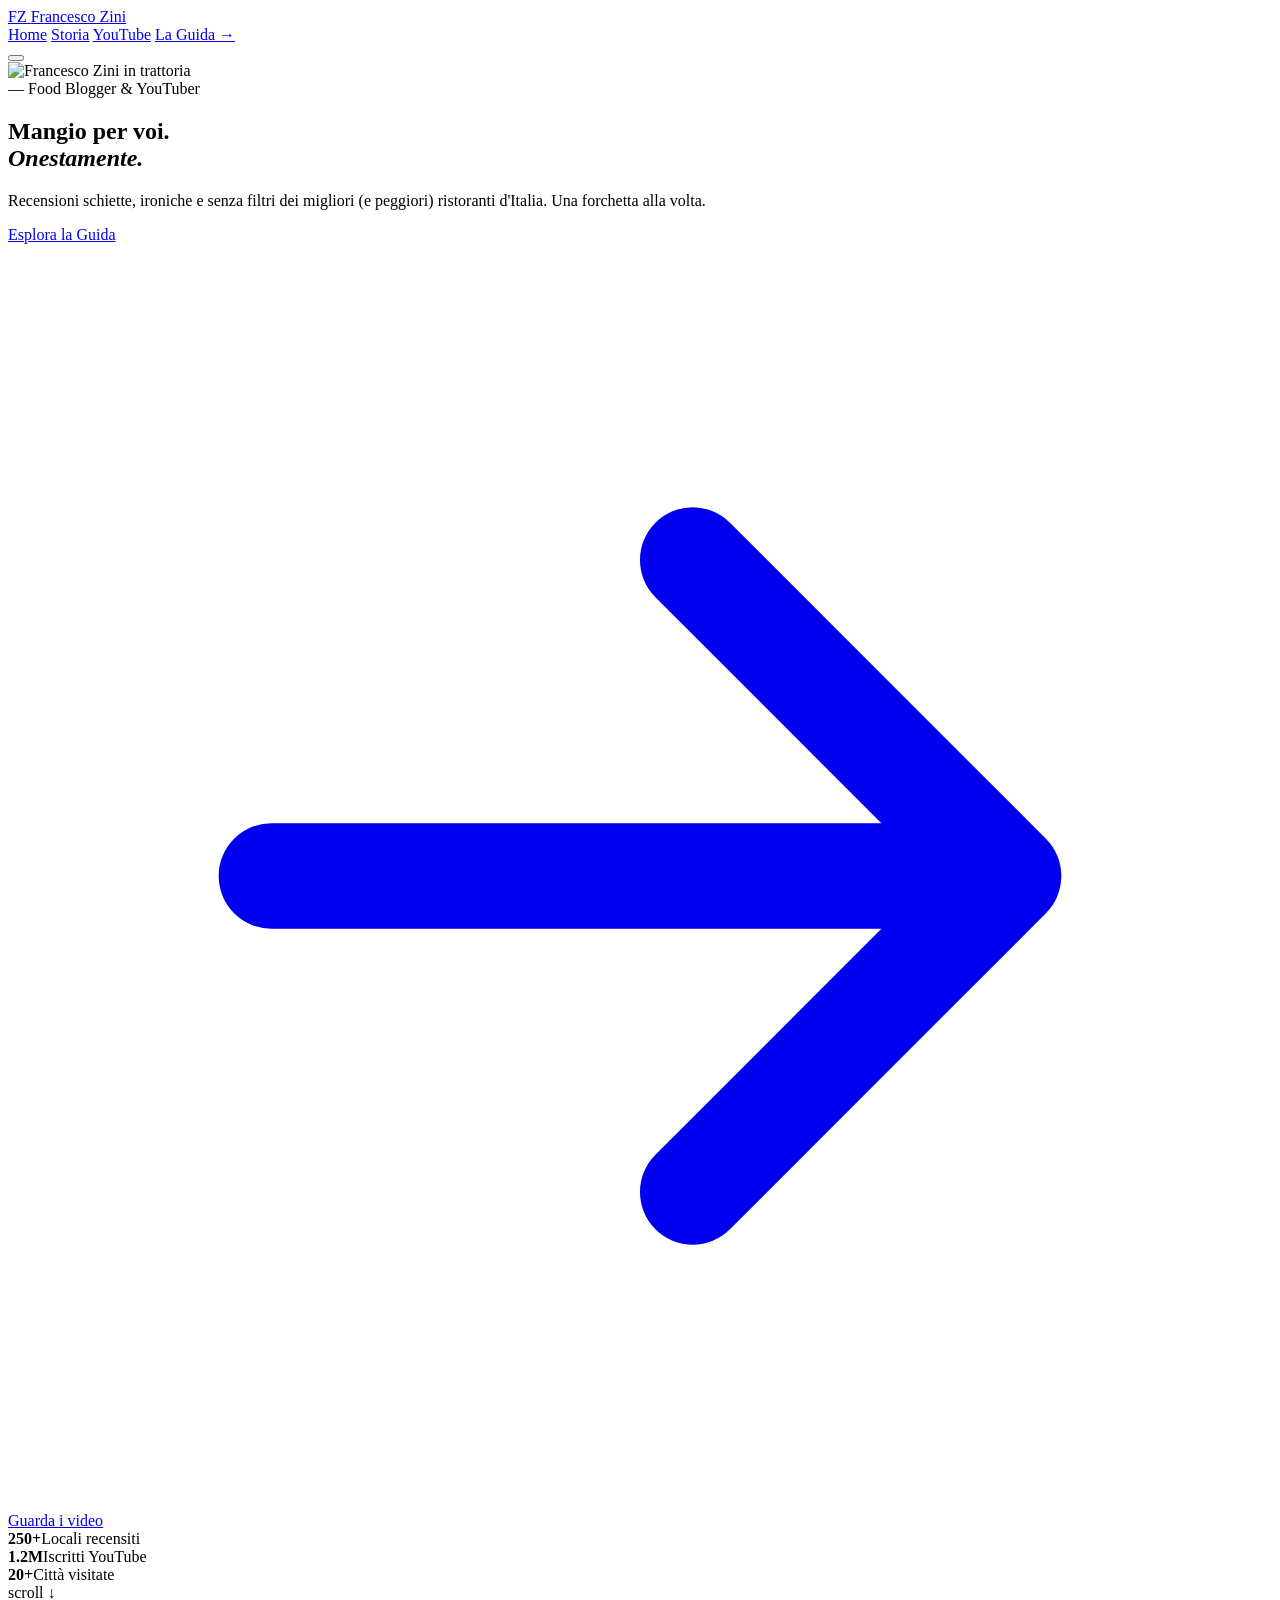
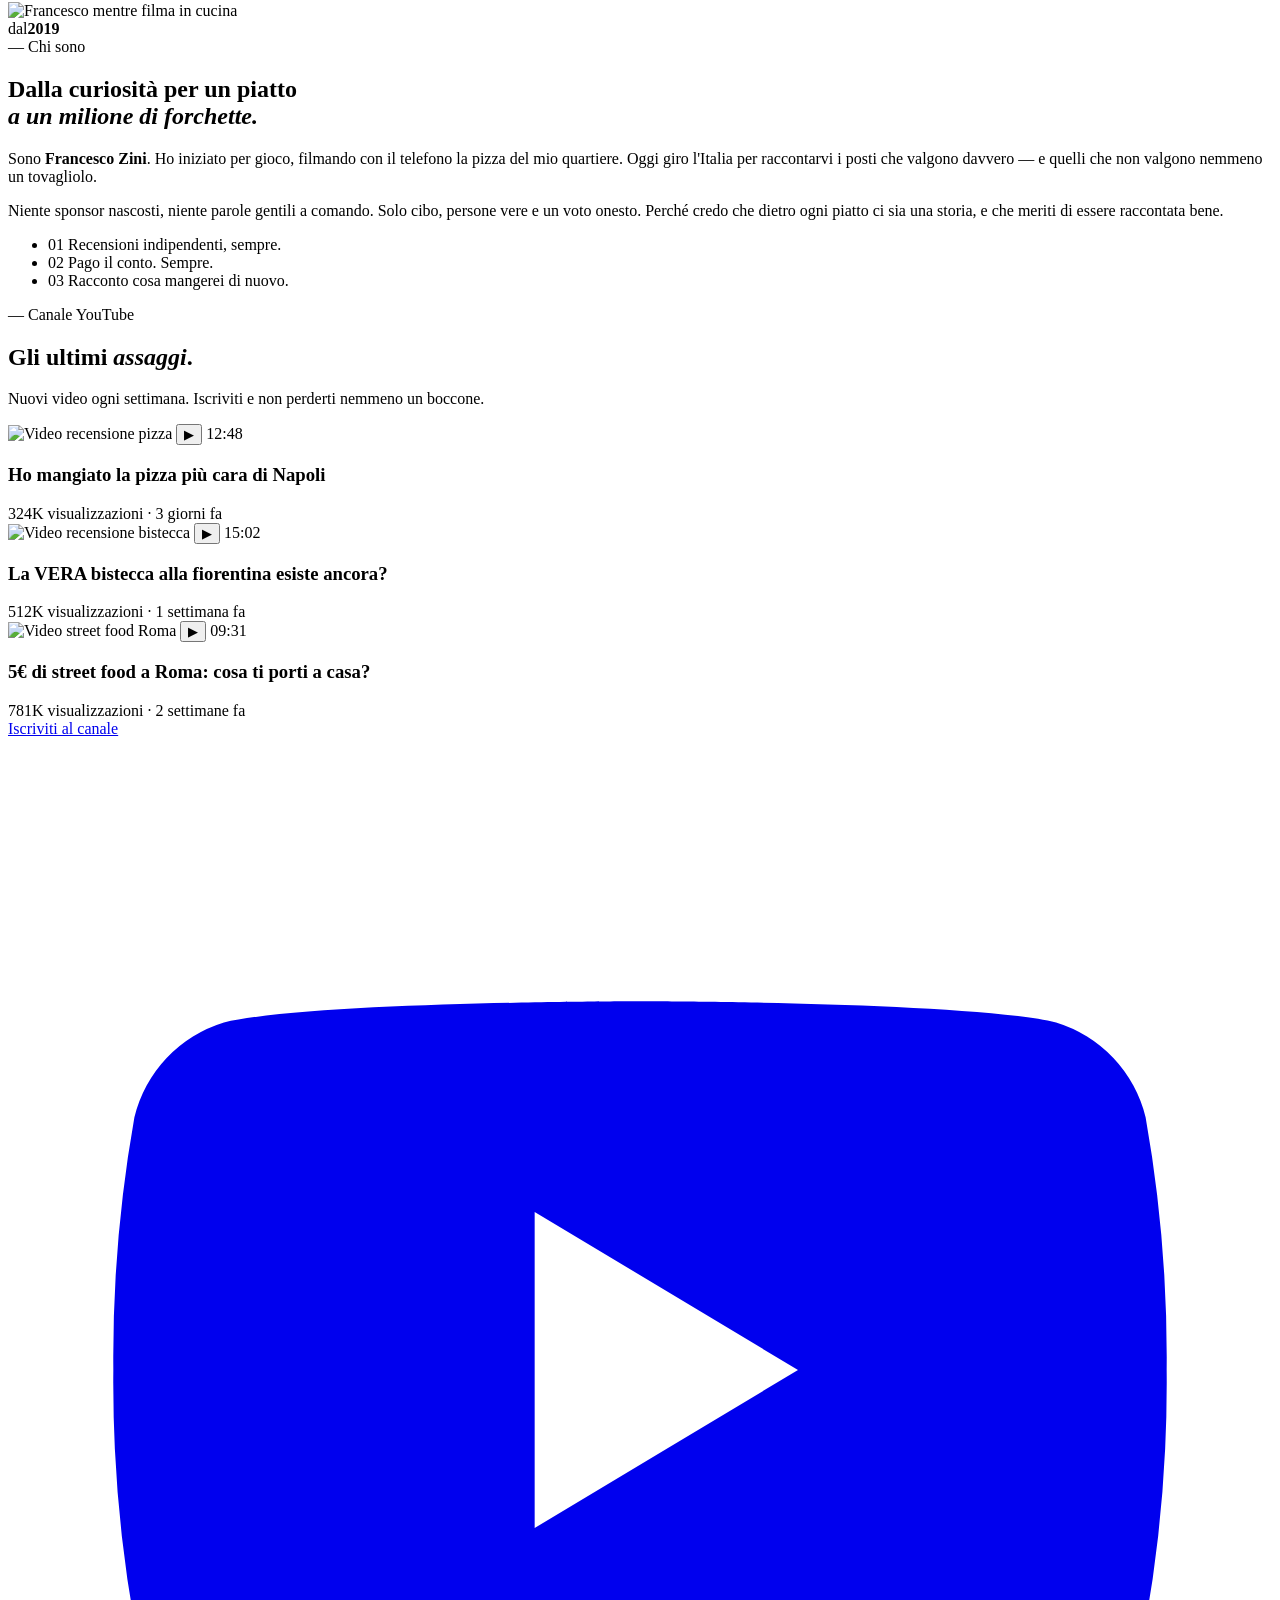
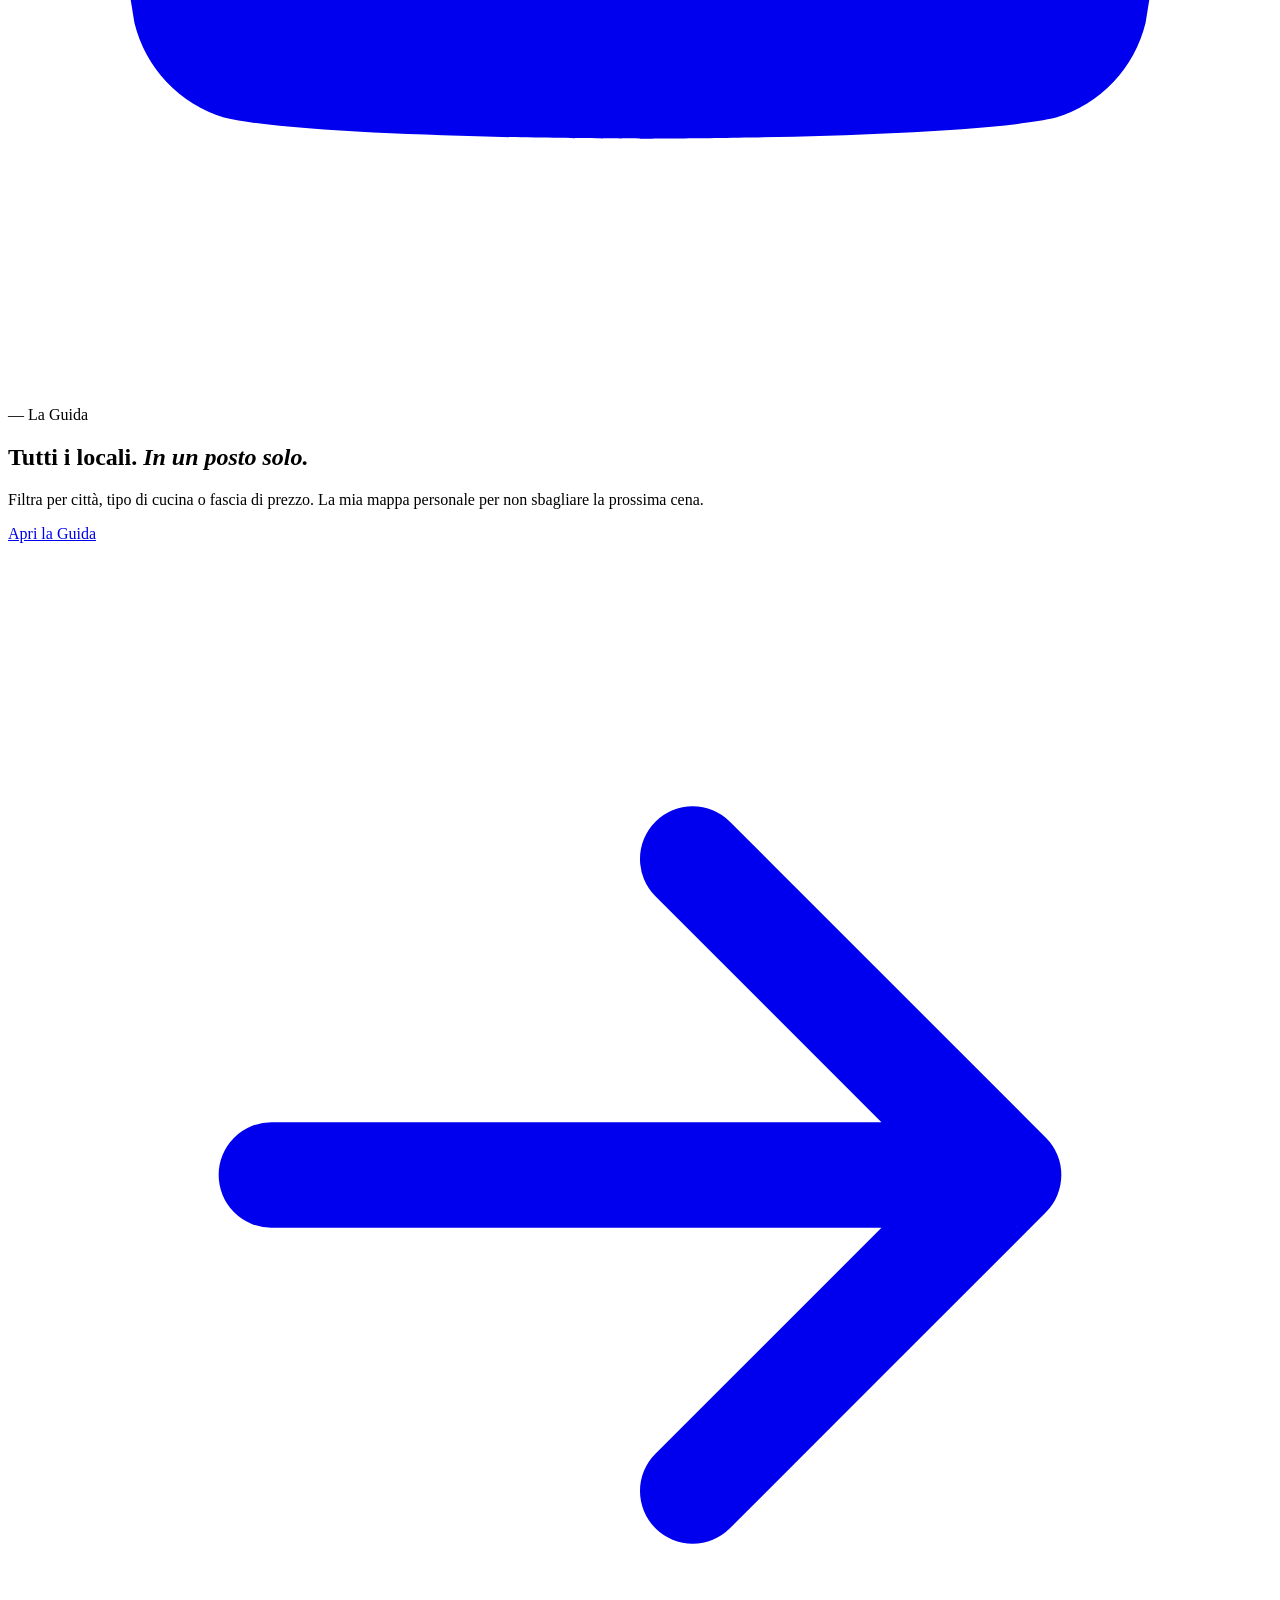
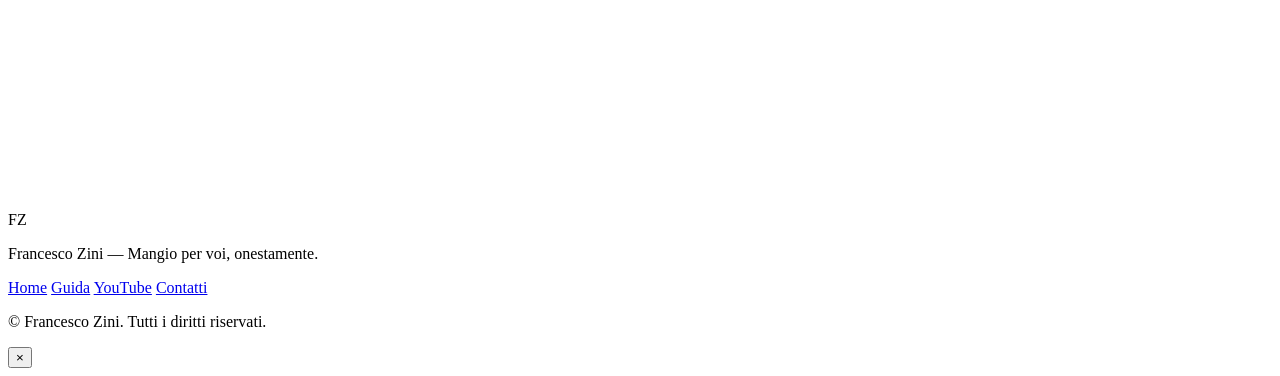
==== index.html @ ab1b38a2 "Add files via upload" ====
<!DOCTYPE html>
<html lang="it">
<head>
  <meta charset="UTF-8" />
  <meta name="viewport" content="width=device-width, initial-scale=1.0" />
  <title>Francesco Zini — Food Blogger & YouTuber | Le migliori recensioni d'Italia</title>
  <meta name="description" content="Il sito ufficiale di Francesco Zini: storie, recensioni schiette e la guida ai migliori ristoranti d'Italia, dallo street food al gourmet." />
  <meta property="og:title" content="Francesco Zini — Food Blogger & YouTuber" />
  <meta property="og:description" content="Storie, recensioni e la guida ai migliori ristoranti d'Italia." />
  <meta property="og:type" content="website" />
  <meta property="og:image" content="assets/images/hero-francesco.jpg" />
  <link rel="preconnect" href="https://fonts.googleapis.com">
  <link rel="preconnect" href="https://fonts.gstatic.com" crossorigin>
  <link href="https://fonts.googleapis.com/css2?family=Fraunces:opsz,wght@9..144,400;9..144,600;9..144,800&family=Inter:wght@300;400;500;600;700&display=swap" rel="stylesheet">
  <link rel="stylesheet" href="assets/css/style.css" />
</head>
<body>

  <!-- ============ NAVBAR ============ -->
  <header class="nav" id="nav">
    <div class="container nav__inner">
      <a href="index.html" class="nav__logo">
        <span class="nav__logo-mark">FZ</span>
        <span class="nav__logo-text">Francesco Zini</span>
      </a>
      <nav class="nav__links" aria-label="Navigazione principale">
        <a href="#home">Home</a>
        <a href="#storia">Storia</a>
        <a href="#youtube">YouTube</a>
        <a href="guida.html" class="nav__cta">La Guida →</a>
      </nav>
      <button class="nav__burger" id="navBurger" aria-label="Apri menu">
        <span></span><span></span><span></span>
      </button>
    </div>
  </header>

  <!-- ============ HERO ============ -->
  <section class="hero" id="home">
    <div class="hero__media">
      <img src="assets/images/hero-francesco.jpg" alt="Francesco Zini in trattoria" />
      <div class="hero__overlay"></div>
    </div>
    <div class="container hero__content">
      <span class="hero__eyebrow reveal">— Food Blogger & YouTuber</span>
      <h1 class="hero__title reveal">
        Mangio per voi.<br/>
        <em>Onestamente.</em>
      </h1>
      <p class="hero__sub reveal">
        Recensioni schiette, ironiche e senza filtri dei migliori (e peggiori)
        ristoranti d'Italia. Una forchetta alla volta.
      </p>
      <div class="hero__actions reveal">
        <a href="guida.html" class="btn btn--primary magnetic">
          <span>Esplora la Guida</span>
          <svg viewBox="0 0 24 24" fill="none"><path d="M5 12h14M13 6l6 6-6 6" stroke="currentColor" stroke-width="2" stroke-linecap="round" stroke-linejoin="round"/></svg>
        </a>
        <a href="#youtube" class="btn btn--ghost">Guarda i video</a>
      </div>
      <div class="hero__stats reveal">
        <div><strong>250+</strong><span>Locali recensiti</span></div>
        <div><strong>1.2M</strong><span>Iscritti YouTube</span></div>
        <div><strong>20+</strong><span>Città visitate</span></div>
      </div>
    </div>
    <div class="hero__scroll">scroll ↓</div>
  </section>

  <!-- ============ STORIA ============ -->
  <section class="storia" id="storia">
    <div class="container storia__grid">
      <div class="storia__media reveal">
        <img src="assets/images/about-francesco.jpg" alt="Francesco mentre filma in cucina" />
        <div class="storia__badge">
          <span>dal</span><strong>2019</strong>
        </div>
      </div>
      <div class="storia__text">
        <span class="eyebrow reveal">— Chi sono</span>
        <h2 class="reveal">Dalla curiosità per un piatto<br/><em>a un milione di forchette.</em></h2>
        <p class="reveal">
          Sono <strong>Francesco Zini</strong>. Ho iniziato per gioco, filmando con il telefono
          la pizza del mio quartiere. Oggi giro l'Italia per raccontarvi i posti che
          valgono davvero — e quelli che non valgono nemmeno un tovagliolo.
        </p>
        <p class="reveal">
          Niente sponsor nascosti, niente parole gentili a comando. Solo cibo,
          persone vere e un voto onesto. Perché credo che dietro ogni piatto ci
          sia una storia, e che meriti di essere raccontata bene.
        </p>
        <ul class="storia__values">
          <li class="reveal"><span>01</span> Recensioni indipendenti, sempre.</li>
          <li class="reveal"><span>02</span> Pago il conto. Sempre.</li>
          <li class="reveal"><span>03</span> Racconto cosa mangerei di nuovo.</li>
        </ul>
      </div>
    </div>
  </section>

  <!-- ============ YOUTUBE ============ -->
  <section class="yt" id="youtube">
    <div class="container">
      <div class="section__head">
        <span class="eyebrow reveal">— Canale YouTube</span>
        <h2 class="reveal">Gli ultimi <em>assaggi</em>.</h2>
        <p class="reveal">Nuovi video ogni settimana. Iscriviti e non perderti nemmeno un boccone.</p>
      </div>

      <div class="yt__grid">
        <!-- Sostituisci gli ID YouTube con i video reali -->
        <article class="yt__card reveal">
          <div class="yt__thumb" data-yt="dQw4w9WgXcQ">
            <img src="assets/images/pizza.jpg" alt="Video recensione pizza" />
            <button class="yt__play" aria-label="Riproduci video">▶</button>
            <span class="yt__duration">12:48</span>
          </div>
          <h3>Ho mangiato la pizza più cara di Napoli</h3>
          <span class="yt__meta">324K visualizzazioni · 3 giorni fa</span>
        </article>
        <article class="yt__card reveal">
          <div class="yt__thumb" data-yt="dQw4w9WgXcQ">
            <img src="assets/images/bistecca.jpg" alt="Video recensione bistecca" />
            <button class="yt__play" aria-label="Riproduci video">▶</button>
            <span class="yt__duration">15:02</span>
          </div>
          <h3>La VERA bistecca alla fiorentina esiste ancora?</h3>
          <span class="yt__meta">512K visualizzazioni · 1 settimana fa</span>
        </article>
        <article class="yt__card reveal">
          <div class="yt__thumb" data-yt="dQw4w9WgXcQ">
            <img src="assets/images/streetfood.jpg" alt="Video street food Roma" />
            <button class="yt__play" aria-label="Riproduci video">▶</button>
            <span class="yt__duration">09:31</span>
          </div>
          <h3>5€ di street food a Roma: cosa ti porti a casa?</h3>
          <span class="yt__meta">781K visualizzazioni · 2 settimane fa</span>
        </article>
      </div>

      <div class="yt__cta reveal">
        <!-- TODO: sostituisci con il link reale al canale YouTube -->
        <a href="https://www.youtube.com/" target="_blank" rel="noopener" class="btn btn--primary magnetic">
          <span>Iscriviti al canale</span>
          <svg viewBox="0 0 24 24" fill="currentColor"><path d="M21.6 7.2a2.5 2.5 0 0 0-1.7-1.8C18.2 5 12 5 12 5s-6.2 0-7.9.4A2.5 2.5 0 0 0 2.4 7.2 26 26 0 0 0 2 12a26 26 0 0 0 .4 4.8 2.5 2.5 0 0 0 1.7 1.8C5.8 19 12 19 12 19s6.2 0 7.9-.4a2.5 2.5 0 0 0 1.7-1.8A26 26 0 0 0 22 12a26 26 0 0 0-.4-4.8zM10 15V9l5 3-5 3z"/></svg>
        </a>
      </div>
    </div>
  </section>

  <!-- ============ TEASER GUIDA ============ -->
  <section class="teaser">
    <div class="container teaser__inner reveal">
      <div>
        <span class="eyebrow">— La Guida</span>
        <h2>Tutti i locali. <em>In un posto solo.</em></h2>
        <p>Filtra per città, tipo di cucina o fascia di prezzo. La mia mappa personale per non sbagliare la prossima cena.</p>
      </div>
      <a href="guida.html" class="btn btn--primary magnetic">
        <span>Apri la Guida</span>
        <svg viewBox="0 0 24 24" fill="none"><path d="M5 12h14M13 6l6 6-6 6" stroke="currentColor" stroke-width="2" stroke-linecap="round" stroke-linejoin="round"/></svg>
      </a>
    </div>
  </section>

  <!-- ============ FOOTER ============ -->
  <footer class="footer">
    <div class="container footer__inner">
      <div class="footer__brand">
        <span class="nav__logo-mark">FZ</span>
        <p>Francesco Zini — Mangio per voi, onestamente.</p>
      </div>
      <div class="footer__links">
        <a href="#home">Home</a>
        <a href="guida.html">Guida</a>
        <a href="#youtube">YouTube</a>
        <a href="mailto:hello@francescozini.it">Contatti</a>
      </div>
      <p class="footer__copy">© <span id="year"></span> Francesco Zini. Tutti i diritti riservati.</p>
    </div>
  </footer>

  <!-- ============ MODAL VIDEO ============ -->
  <div class="modal" id="videoModal" aria-hidden="true">
    <div class="modal__backdrop" data-close></div>
    <div class="modal__content">
      <button class="modal__close" data-close aria-label="Chiudi">×</button>
      <div class="modal__video" id="modalVideo"></div>
    </div>
  </div>

  <script src="assets/js/main.js"></script>
</body>
</html>
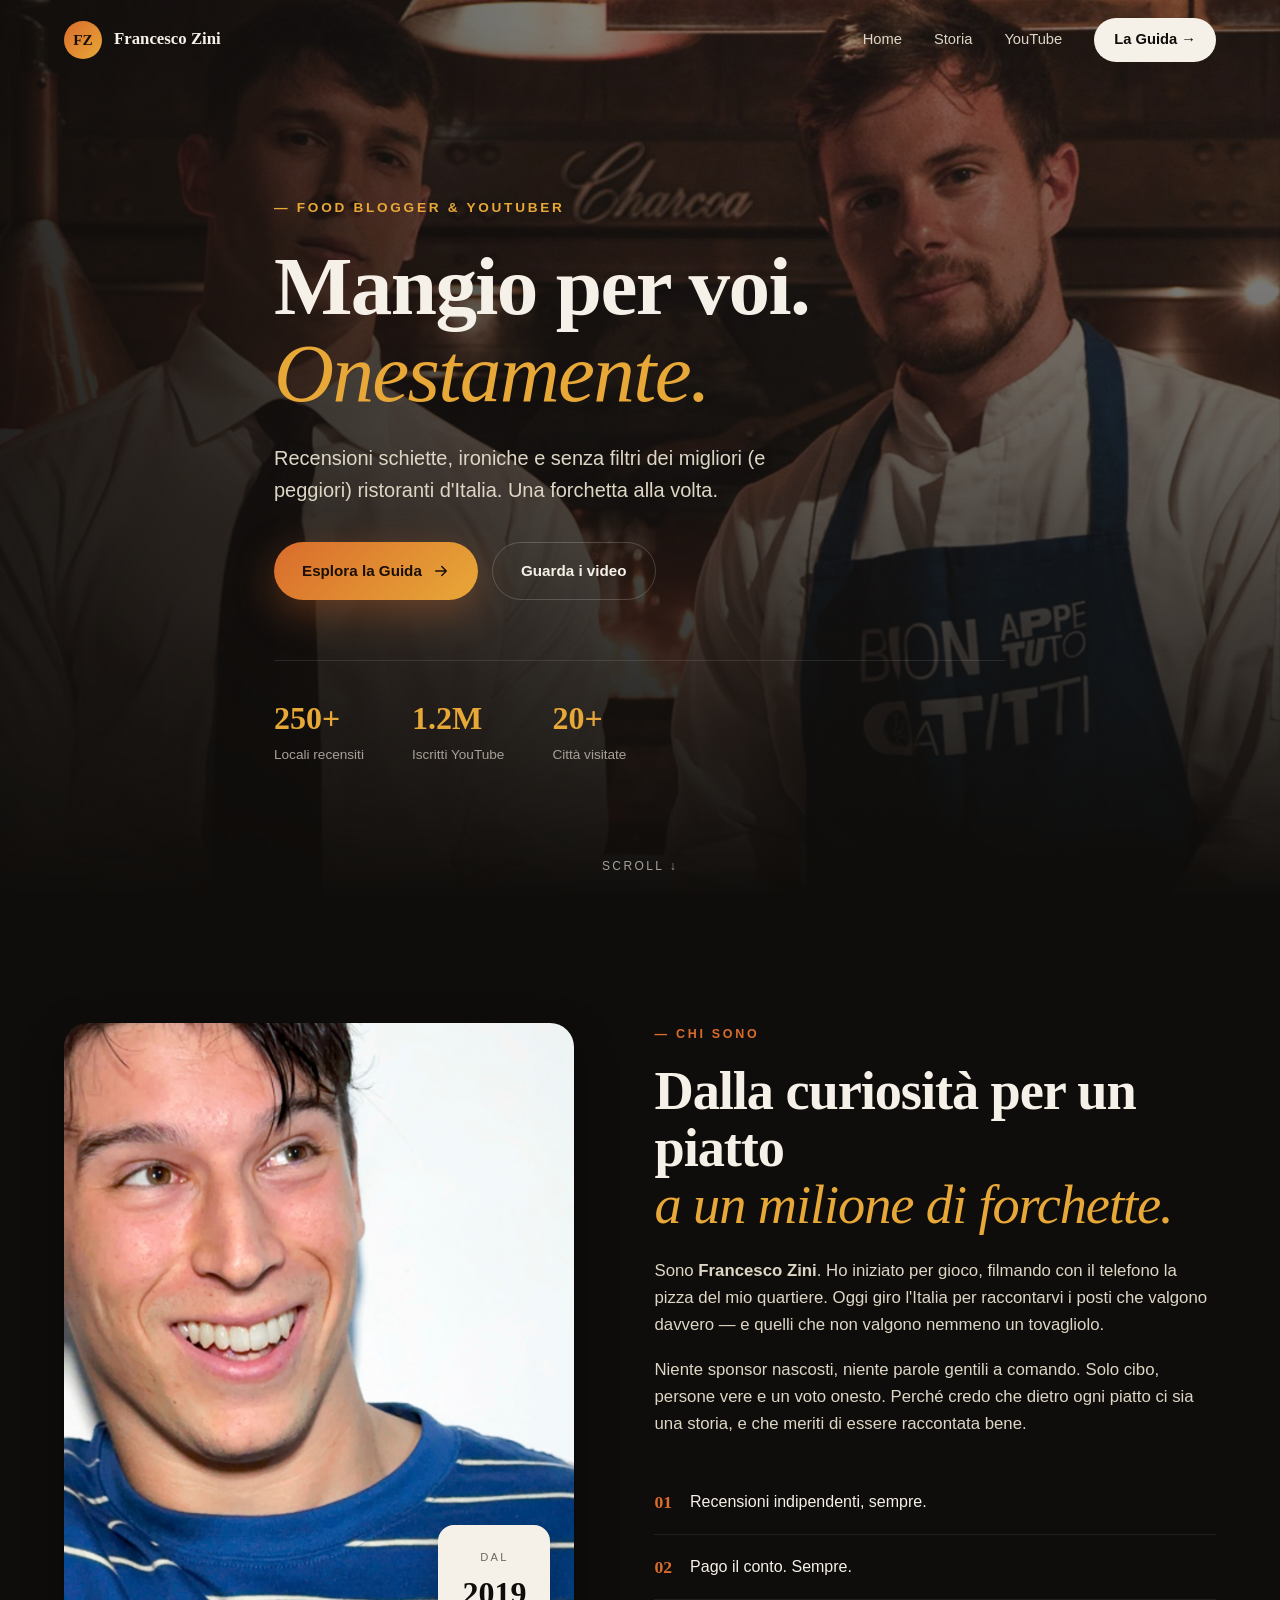
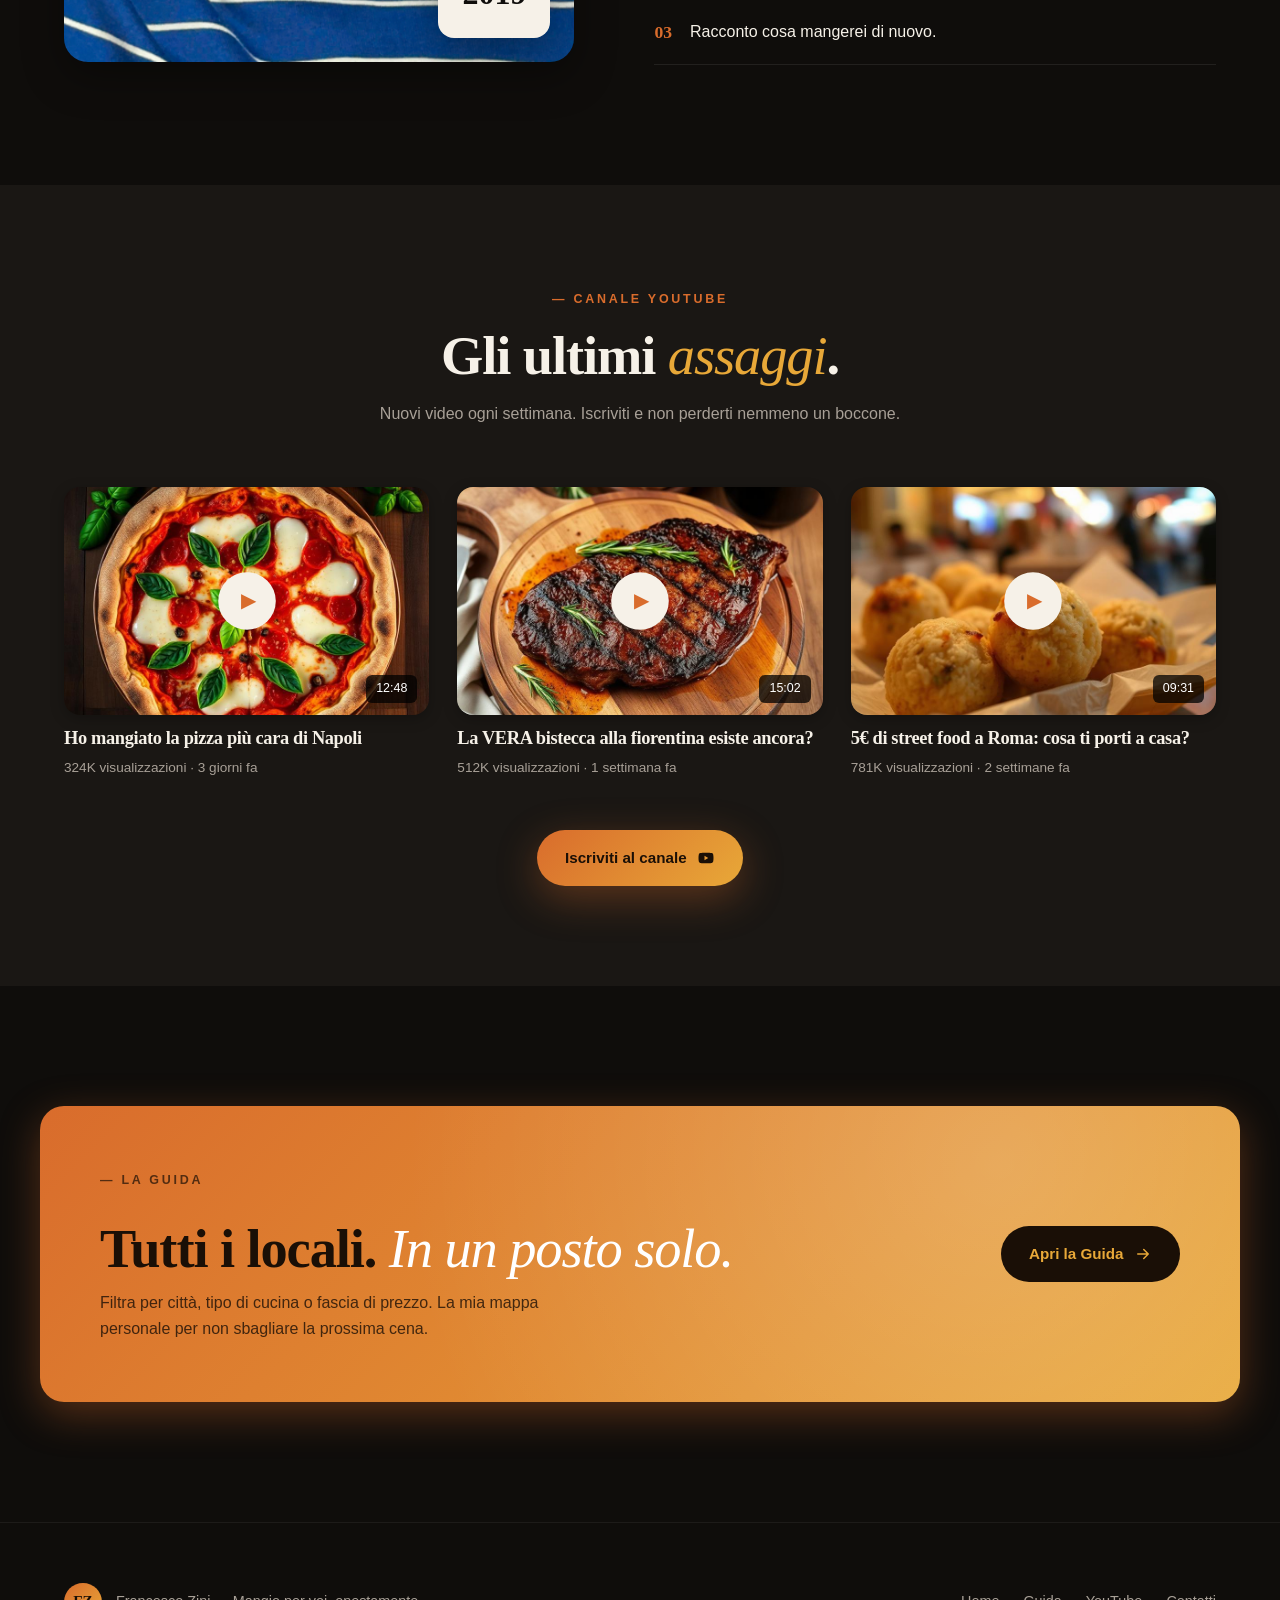
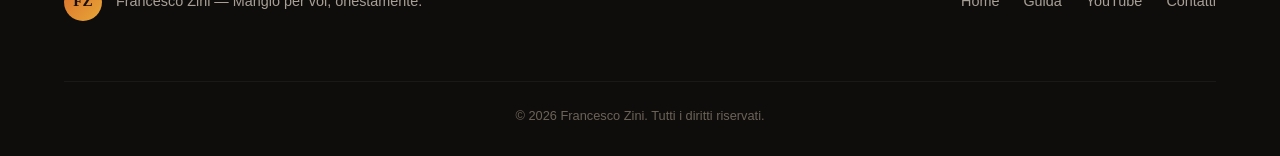
==== commit ec532d35: "Update hero and storia images in index.html" ====
--- a/index.html
+++ b/index.html
@@ -38,7 +38,7 @@
   <!-- ============ HERO ============ -->
   <section class="hero" id="home">
     <div class="hero__media">
-      <img src="assets/images/hero-francesco.jpg" alt="Francesco Zini in trattoria" />
+      <img src="assets/images/copertina-appetuto.jpg" alt="Francesco Zini in trattoria" />
       <div class="hero__overlay"></div>
     </div>
     <div class="container hero__content">
@@ -71,7 +71,7 @@
   <section class="storia" id="storia">
     <div class="container storia__grid">
       <div class="storia__media reveal">
-        <img src="assets/images/about-francesco.jpg" alt="Francesco mentre filma in cucina" />
+        <img src="assets/images/Francesco Zini-3.jpg" alt="Francesco mentre filma in cucina" />
         <div class="storia__badge">
           <span>dal</span><strong>2019</strong>
         </div>
--- a/assets/css/style.css
+++ b/assets/css/style.css
@@ -0,0 +1,441 @@
+/* ============================================
+   Francesco Zini — Design System
+   Palette: terracotta, zafferano, antracite, cream
+   Font: Fraunces (display) + Inter (body)
+   ============================================ */
+
+:root {
+  --color-bg: #0f0d0b;
+  --color-surface: #1a1714;
+  --color-surface-2: #211d19;
+  --color-cream: #f6f1e8;
+  --color-cream-dim: #ded6c5;
+  --color-text: #f6f1e8;
+  --color-text-dim: #a8a097;
+  --color-muted: #6b6358;
+
+  --color-accent: #d96c2c;        /* terracotta */
+  --color-accent-2: #e8a838;      /* saffron */
+  --color-accent-glow: rgba(217, 108, 44, 0.35);
+
+  --gradient-warm: linear-gradient(135deg, #d96c2c 0%, #e8a838 100%);
+  --gradient-fade: linear-gradient(180deg, transparent 0%, rgba(15,13,11,0.85) 60%, var(--color-bg) 100%);
+
+  --radius-sm: 8px;
+  --radius: 16px;
+  --radius-lg: 24px;
+
+  --shadow-sm: 0 4px 14px rgba(0,0,0,0.25);
+  --shadow-md: 0 14px 40px rgba(0,0,0,0.35);
+  --shadow-glow: 0 12px 40px var(--color-accent-glow);
+
+  --font-display: 'Fraunces', Georgia, serif;
+  --font-body: 'Inter', -apple-system, BlinkMacSystemFont, sans-serif;
+
+  --container: 1200px;
+  --ease: cubic-bezier(0.22, 1, 0.36, 1);
+}
+
+/* ---------- Reset ---------- */
+* { box-sizing: border-box; margin: 0; padding: 0; }
+html { scroll-behavior: smooth; -webkit-text-size-adjust: 100%; }
+body {
+  font-family: var(--font-body);
+  background: var(--color-bg);
+  color: var(--color-text);
+  line-height: 1.6;
+  font-weight: 400;
+  overflow-x: hidden;
+}
+img { max-width: 100%; display: block; }
+a { color: inherit; text-decoration: none; }
+button { font: inherit; border: none; background: none; cursor: pointer; color: inherit; }
+select { font: inherit; }
+
+.container {
+  width: 100%;
+  max-width: var(--container);
+  margin: 0 auto;
+  padding: 0 24px;
+}
+
+/* ---------- Typography ---------- */
+h1, h2, h3 { font-family: var(--font-display); font-weight: 600; line-height: 1.05; letter-spacing: -0.02em; }
+h1 { font-size: clamp(2.6rem, 7vw, 5.2rem); }
+h2 { font-size: clamp(2rem, 4.5vw, 3.4rem); }
+h3 { font-size: 1.15rem; font-weight: 600; }
+em { font-style: italic; color: var(--color-accent-2); font-weight: 500; }
+
+.eyebrow {
+  font-family: var(--font-body);
+  font-size: 0.78rem;
+  font-weight: 600;
+  letter-spacing: 0.22em;
+  text-transform: uppercase;
+  color: var(--color-accent);
+  display: inline-block;
+  margin-bottom: 18px;
+}
+
+/* ---------- Buttons ---------- */
+.btn {
+  display: inline-flex;
+  align-items: center;
+  gap: 10px;
+  padding: 16px 28px;
+  border-radius: 999px;
+  font-weight: 600;
+  font-size: 0.95rem;
+  transition: transform 0.4s var(--ease), box-shadow 0.4s var(--ease), background 0.3s;
+  will-change: transform;
+  white-space: nowrap;
+}
+.btn svg { width: 18px; height: 18px; transition: transform 0.4s var(--ease); }
+.btn:hover svg { transform: translateX(4px); }
+
+.btn--primary {
+  background: var(--gradient-warm);
+  color: #1a0f06;
+  box-shadow: var(--shadow-glow);
+}
+.btn--primary:hover { box-shadow: 0 18px 50px var(--color-accent-glow); transform: translateY(-2px); }
+
+.btn--ghost {
+  background: transparent;
+  color: var(--color-cream);
+  border: 1px solid rgba(246, 241, 232, 0.2);
+}
+.btn--ghost:hover { background: rgba(246, 241, 232, 0.06); border-color: var(--color-accent); }
+
+.btn--small { padding: 10px 18px; font-size: 0.85rem; }
+
+/* ---------- Navbar ---------- */
+.nav {
+  position: fixed; top: 0; left: 0; right: 0; z-index: 50;
+  padding: 18px 0;
+  transition: background 0.3s, padding 0.3s, backdrop-filter 0.3s;
+}
+.nav.is-scrolled {
+  background: rgba(15,13,11,0.75);
+  backdrop-filter: blur(14px);
+  -webkit-backdrop-filter: blur(14px);
+  padding: 12px 0;
+  border-bottom: 1px solid rgba(255,255,255,0.06);
+}
+.nav__inner { display: flex; align-items: center; justify-content: space-between; gap: 24px; }
+.nav__logo { display: flex; align-items: center; gap: 12px; font-weight: 600; }
+.nav__logo-mark {
+  display: inline-flex; align-items: center; justify-content: center;
+  width: 38px; height: 38px; border-radius: 50%;
+  background: var(--gradient-warm); color: #1a0f06;
+  font-family: var(--font-display); font-weight: 800;
+  font-size: 0.95rem;
+}
+.nav__logo-text { font-family: var(--font-display); font-size: 1.05rem; }
+.nav__links { display: flex; align-items: center; gap: 32px; }
+.nav__links a { font-size: 0.92rem; font-weight: 500; color: var(--color-cream-dim); transition: color 0.2s; position: relative; }
+.nav__links a:hover { color: var(--color-cream); }
+.nav__cta {
+  padding: 10px 20px; border-radius: 999px;
+  background: var(--color-cream); color: var(--color-bg) !important;
+  font-weight: 600 !important;
+  transition: transform 0.3s var(--ease);
+}
+.nav__cta:hover { transform: translateY(-2px); }
+.nav__cta.is-active { background: var(--gradient-warm); color: #1a0f06 !important; }
+
+.nav__burger { display: none; flex-direction: column; gap: 5px; padding: 8px; }
+.nav__burger span { width: 24px; height: 2px; background: var(--color-cream); transition: 0.3s; }
+
+@media (max-width: 820px) {
+  .nav__links {
+    position: fixed; top: 0; right: 0; height: 100vh; width: 80%; max-width: 320px;
+    background: var(--color-surface);
+    flex-direction: column; justify-content: center; align-items: flex-start;
+    padding: 40px;
+    transform: translateX(100%);
+    transition: transform 0.4s var(--ease);
+    border-left: 1px solid rgba(255,255,255,0.06);
+  }
+  .nav__links.is-open { transform: translateX(0); }
+  .nav__links a { font-size: 1.4rem; font-family: var(--font-display); }
+  .nav__burger { display: flex; z-index: 60; }
+  .nav__burger.is-open span:nth-child(1) { transform: translateY(7px) rotate(45deg); }
+  .nav__burger.is-open span:nth-child(2) { opacity: 0; }
+  .nav__burger.is-open span:nth-child(3) { transform: translateY(-7px) rotate(-45deg); }
+}
+
+/* ---------- Hero ---------- */
+.hero {
+  position: relative;
+  min-height: 100vh;
+  display: flex; align-items: center;
+  padding: 140px 0 80px;
+  overflow: hidden;
+}
+.hero__media { position: absolute; inset: 0; z-index: 0; }
+.hero__media img {
+  width: 100%; height: 100%; object-fit: cover;
+  animation: heroZoom 20s ease-out forwards;
+}
+@keyframes heroZoom { from { transform: scale(1.15); } to { transform: scale(1); } }
+.hero__overlay {
+  position: absolute; inset: 0;
+  background:
+    linear-gradient(180deg, rgba(15,13,11,0.4) 0%, rgba(15,13,11,0.65) 50%, var(--color-bg) 100%),
+    linear-gradient(90deg, rgba(15,13,11,0.75) 0%, transparent 60%);
+}
+.hero__content { position: relative; z-index: 2; max-width: 780px; }
+.hero__eyebrow { color: var(--color-accent-2); font-weight: 600; letter-spacing: 0.2em; font-size: 0.85rem; text-transform: uppercase; display: inline-block; margin-bottom: 24px; }
+.hero__title { margin-bottom: 24px; text-wrap: balance; }
+.hero__sub { font-size: clamp(1.05rem, 1.6vw, 1.25rem); color: var(--color-cream-dim); max-width: 560px; margin-bottom: 36px; }
+.hero__actions { display: flex; gap: 14px; flex-wrap: wrap; margin-bottom: 60px; }
+.hero__stats { display: flex; gap: 48px; flex-wrap: wrap; padding-top: 32px; border-top: 1px solid rgba(255,255,255,0.1); }
+.hero__stats div { display: flex; flex-direction: column; }
+.hero__stats strong { font-family: var(--font-display); font-size: 2rem; color: var(--color-accent-2); font-weight: 600; }
+.hero__stats span { font-size: 0.85rem; color: var(--color-text-dim); }
+.hero__scroll {
+  position: absolute; bottom: 24px; left: 50%; transform: translateX(-50%);
+  font-size: 0.75rem; letter-spacing: 0.2em; text-transform: uppercase; color: var(--color-text-dim);
+  animation: scrollBob 2.5s ease-in-out infinite;
+  z-index: 2;
+}
+@keyframes scrollBob { 0%,100% { transform: translate(-50%, 0); opacity: 0.6; } 50% { transform: translate(-50%, 8px); opacity: 1; } }
+
+/* ---------- Storia ---------- */
+.storia { padding: 120px 0; }
+.storia__grid { display: grid; grid-template-columns: 1fr 1.1fr; gap: 80px; align-items: center; }
+@media (max-width: 900px) { .storia__grid { grid-template-columns: 1fr; gap: 50px; } }
+
+.storia__media { position: relative; border-radius: var(--radius-lg); overflow: hidden; box-shadow: var(--shadow-md); }
+.storia__media img { aspect-ratio: 4/5; object-fit: cover; transition: transform 1.2s var(--ease); }
+.storia__media:hover img { transform: scale(1.04); }
+.storia__badge {
+  position: absolute; bottom: 24px; right: 24px;
+  background: var(--color-cream); color: var(--color-bg);
+  padding: 18px 24px; border-radius: var(--radius);
+  text-align: center;
+  box-shadow: var(--shadow-md);
+}
+.storia__badge span { font-size: 0.7rem; text-transform: uppercase; letter-spacing: 0.2em; opacity: 0.6; }
+.storia__badge strong { display: block; font-family: var(--font-display); font-size: 2rem; }
+
+.storia__text h2 { margin-bottom: 24px; }
+.storia__text p { color: var(--color-cream-dim); margin-bottom: 18px; font-size: 1.05rem; }
+.storia__values { list-style: none; margin-top: 32px; }
+.storia__values li {
+  display: flex; align-items: center; gap: 18px;
+  padding: 18px 0; border-bottom: 1px solid rgba(255,255,255,0.08);
+  font-weight: 500;
+}
+.storia__values li span {
+  font-family: var(--font-display); color: var(--color-accent); font-size: 1.1rem; font-weight: 600;
+}
+
+/* ---------- YouTube ---------- */
+.yt { padding: 100px 0; background: var(--color-surface); }
+.section__head { text-align: center; max-width: 640px; margin: 0 auto 60px; }
+.section__head h2 { margin-bottom: 16px; }
+.section__head p { color: var(--color-text-dim); }
+
+.yt__grid { display: grid; grid-template-columns: repeat(3, 1fr); gap: 28px; margin-bottom: 50px; }
+@media (max-width: 900px) { .yt__grid { grid-template-columns: 1fr; } }
+
+.yt__card { cursor: pointer; }
+.yt__thumb {
+  position: relative; border-radius: var(--radius); overflow: hidden;
+  aspect-ratio: 16/10; margin-bottom: 14px;
+  box-shadow: var(--shadow-sm);
+}
+.yt__thumb img { width: 100%; height: 100%; object-fit: cover; transition: transform 0.6s var(--ease); }
+.yt__card:hover .yt__thumb img { transform: scale(1.06); }
+.yt__play {
+  position: absolute; top: 50%; left: 50%;
+  transform: translate(-50%, -50%) scale(0.9);
+  width: 64px; height: 64px; border-radius: 50%;
+  background: var(--color-cream); color: var(--color-accent);
+  font-size: 1.4rem; display: flex; align-items: center; justify-content: center;
+  transition: transform 0.4s var(--ease), background 0.3s;
+  padding-left: 4px;
+}
+.yt__card:hover .yt__play { transform: translate(-50%, -50%) scale(1); background: var(--color-accent); color: var(--color-cream); }
+.yt__duration {
+  position: absolute; bottom: 12px; right: 12px;
+  background: rgba(0,0,0,0.75); color: #fff;
+  padding: 4px 10px; border-radius: 6px; font-size: 0.78rem; font-weight: 500;
+}
+.yt__card h3 { margin-bottom: 6px; }
+.yt__meta { font-size: 0.85rem; color: var(--color-text-dim); }
+.yt__cta { text-align: center; }
+
+/* ---------- Teaser ---------- */
+.teaser { padding: 120px 0; }
+.teaser__inner {
+  background: var(--gradient-warm);
+  border-radius: var(--radius-lg);
+  padding: 60px;
+  display: flex; align-items: center; justify-content: space-between; gap: 40px;
+  color: #1a0f06;
+  box-shadow: var(--shadow-glow);
+  position: relative; overflow: hidden;
+}
+.teaser__inner::before {
+  content: ''; position: absolute; inset: 0;
+  background: radial-gradient(circle at 80% 20%, rgba(255,255,255,0.2), transparent 60%);
+}
+.teaser__inner > * { position: relative; z-index: 1; }
+.teaser__inner h2 { margin: 12px 0; color: #1a0f06; }
+.teaser__inner h2 em { color: #fff; }
+.teaser__inner .eyebrow { color: #1a0f06; opacity: 0.7; }
+.teaser__inner p { max-width: 500px; color: rgba(26, 15, 6, 0.8); }
+.teaser__inner .btn--primary { background: #1a0f06; color: var(--color-accent-2); box-shadow: none; }
+.teaser__inner .btn--primary:hover { background: #000; }
+@media (max-width: 760px) { .teaser__inner { flex-direction: column; align-items: flex-start; padding: 40px 28px; } }
+
+/* ---------- Footer ---------- */
+.footer { padding: 60px 0 30px; border-top: 1px solid rgba(255,255,255,0.06); }
+.footer__inner { display: flex; flex-wrap: wrap; justify-content: space-between; gap: 30px; align-items: center; }
+.footer__brand { display: flex; align-items: center; gap: 14px; }
+.footer__brand p { color: var(--color-text-dim); font-size: 0.9rem; }
+.footer__links { display: flex; gap: 24px; }
+.footer__links a { color: var(--color-text-dim); font-size: 0.9rem; transition: color 0.2s; }
+.footer__links a:hover { color: var(--color-accent-2); }
+.footer__copy { width: 100%; text-align: center; color: var(--color-muted); font-size: 0.8rem; margin-top: 30px; padding-top: 24px; border-top: 1px solid rgba(255,255,255,0.05); }
+
+/* ============================================
+   GUIDA PAGE
+   ============================================ */
+.guida-hero { padding: 160px 0 60px; text-align: center; }
+.guida-hero h1 { max-width: 800px; margin: 0 auto 20px; }
+.guida-hero p { color: var(--color-text-dim); max-width: 560px; margin: 0 auto; font-size: 1.1rem; }
+
+/* ---------- Filtri ---------- */
+.filters { padding: 30px 0 20px; position: sticky; top: 70px; z-index: 20; background: rgba(15,13,11,0.9); backdrop-filter: blur(12px); }
+.filters__bar {
+  display: flex; gap: 14px; align-items: flex-end; flex-wrap: wrap;
+  background: var(--color-surface);
+  padding: 20px; border-radius: var(--radius);
+  border: 1px solid rgba(255,255,255,0.06);
+}
+.filter { display: flex; flex-direction: column; gap: 6px; flex: 1; min-width: 140px; }
+.filter label { font-size: 0.72rem; letter-spacing: 0.15em; text-transform: uppercase; color: var(--color-text-dim); font-weight: 600; }
+.filter select {
+  background: var(--color-surface-2); color: var(--color-cream);
+  border: 1px solid rgba(255,255,255,0.08); border-radius: var(--radius-sm);
+  padding: 12px 14px; font-size: 0.95rem;
+  transition: border-color 0.2s;
+}
+.filter select:focus { outline: none; border-color: var(--color-accent); }
+.filters__count { margin-top: 14px; color: var(--color-text-dim); font-size: 0.85rem; }
+.filters__count span { color: var(--color-accent-2); font-weight: 600; }
+
+/* ---------- Archive grid ---------- */
+.archive { padding: 30px 0 120px; min-height: 50vh; }
+.archive__grid { display: grid; grid-template-columns: repeat(3, 1fr); gap: 28px; }
+@media (max-width: 980px) { .archive__grid { grid-template-columns: repeat(2, 1fr); } }
+@media (max-width: 620px) { .archive__grid { grid-template-columns: 1fr; } }
+.archive__empty { text-align: center; padding: 60px 0; color: var(--color-text-dim); font-size: 1.05rem; }
+
+/* ---------- Skeleton ---------- */
+.skeleton {
+  height: 420px; border-radius: var(--radius);
+  background: linear-gradient(90deg, var(--color-surface) 0%, var(--color-surface-2) 50%, var(--color-surface) 100%);
+  background-size: 200% 100%;
+  animation: shimmer 1.4s linear infinite;
+}
+@keyframes shimmer { 0% { background-position: 200% 0; } 100% { background-position: -200% 0; } }
+
+/* ---------- Restaurant card ---------- */
+.card {
+  background: var(--color-surface);
+  border-radius: var(--radius);
+  overflow: hidden;
+  border: 1px solid rgba(255,255,255,0.06);
+  transition: transform 0.5s var(--ease), box-shadow 0.5s var(--ease), border-color 0.3s;
+  display: flex; flex-direction: column;
+  animation: cardIn 0.5s var(--ease) both;
+}
+@keyframes cardIn { from { opacity: 0; transform: translateY(20px) scale(0.98); } to { opacity: 1; transform: none; } }
+.card.hide { animation: cardOut 0.3s var(--ease) forwards; pointer-events: none; }
+@keyframes cardOut { to { opacity: 0; transform: scale(0.95); } }
+.card:hover { transform: translateY(-6px); box-shadow: var(--shadow-md); border-color: rgba(217, 108, 44, 0.4); }
+
+.card__media { position: relative; aspect-ratio: 4/3; overflow: hidden; }
+.card__media img { width: 100%; height: 100%; object-fit: cover; transition: transform 0.7s var(--ease); }
+.card:hover .card__media img { transform: scale(1.08); }
+.card__price {
+  position: absolute; top: 14px; right: 14px;
+  background: rgba(15,13,11,0.85); backdrop-filter: blur(8px);
+  color: var(--color-accent-2);
+  padding: 6px 12px; border-radius: 999px;
+  font-weight: 700; font-size: 0.85rem;
+  letter-spacing: 0.05em;
+}
+.card__play-btn {
+  position: absolute; bottom: 14px; left: 14px;
+  background: var(--color-cream); color: var(--color-bg);
+  padding: 8px 14px; border-radius: 999px;
+  font-size: 0.78rem; font-weight: 600;
+  display: inline-flex; align-items: center; gap: 6px;
+  opacity: 0; transform: translateY(8px);
+  transition: opacity 0.3s, transform 0.3s, background 0.2s;
+}
+.card__play-btn::before { content: '▶'; font-size: 0.7rem; }
+.card:hover .card__play-btn { opacity: 1; transform: translateY(0); }
+.card__play-btn:hover { background: var(--color-accent); color: var(--color-cream); }
+
+.card__body { padding: 22px; display: flex; flex-direction: column; gap: 10px; flex: 1; }
+.card__tag { font-size: 0.7rem; letter-spacing: 0.18em; text-transform: uppercase; color: var(--color-accent); font-weight: 600; }
+.card__title { font-family: var(--font-display); font-size: 1.4rem; font-weight: 600; line-height: 1.15; }
+.card__city { font-size: 0.9rem; color: var(--color-text-dim); display: flex; align-items: center; gap: 6px; }
+.card__city::before { content: '📍'; }
+.card__rating { display: flex; gap: 3px; margin: 4px 0; }
+.card__rating span { color: var(--color-accent-2); font-size: 1rem; }
+.card__rating span.off { color: rgba(255,255,255,0.15); }
+.card__note { font-size: 0.92rem; color: var(--color-cream-dim); font-style: italic; line-height: 1.5; border-left: 2px solid var(--color-accent); padding-left: 12px; margin-top: 4px; }
+.card__footer { display: flex; justify-content: space-between; align-items: center; margin-top: auto; padding-top: 14px; border-top: 1px solid rgba(255,255,255,0.05); }
+.card__map { font-size: 0.82rem; color: var(--color-accent-2); font-weight: 500; transition: color 0.2s; }
+.card__map:hover { color: var(--color-cream); }
+
+/* ============================================
+   MODAL VIDEO
+   ============================================ */
+.modal {
+  position: fixed; inset: 0; z-index: 100;
+  display: flex; align-items: center; justify-content: center;
+  padding: 20px;
+  opacity: 0; pointer-events: none;
+  transition: opacity 0.3s;
+}
+.modal.is-open { opacity: 1; pointer-events: all; }
+.modal__backdrop { position: absolute; inset: 0; background: rgba(0,0,0,0.85); backdrop-filter: blur(8px); }
+.modal__content {
+  position: relative; width: 100%; max-width: 960px;
+  background: #000; border-radius: var(--radius);
+  overflow: hidden; box-shadow: var(--shadow-md);
+  transform: scale(0.92); transition: transform 0.4s var(--ease);
+}
+.modal.is-open .modal__content { transform: scale(1); }
+.modal__close {
+  position: absolute; top: 12px; right: 12px; z-index: 2;
+  width: 40px; height: 40px; border-radius: 50%;
+  background: rgba(0,0,0,0.7); color: #fff; font-size: 1.6rem;
+  display: flex; align-items: center; justify-content: center;
+  transition: background 0.2s;
+}
+.modal__close:hover { background: var(--color-accent); }
+.modal__video { aspect-ratio: 16/9; background: #000; }
+.modal__video iframe { width: 100%; height: 100%; border: 0; }
+
+/* ============================================
+   REVEAL ANIMATIONS (Intersection Observer)
+   ============================================ */
+.reveal { opacity: 0; transform: translateY(28px); transition: opacity 0.8s var(--ease), transform 0.8s var(--ease); }
+.reveal.is-visible { opacity: 1; transform: none; }
+.reveal:nth-child(2) { transition-delay: 0.08s; }
+.reveal:nth-child(3) { transition-delay: 0.16s; }
+.reveal:nth-child(4) { transition-delay: 0.24s; }
+
+@media (prefers-reduced-motion: reduce) {
+  *, *::before, *::after { animation-duration: 0.01ms !important; transition-duration: 0.01ms !important; }
+}
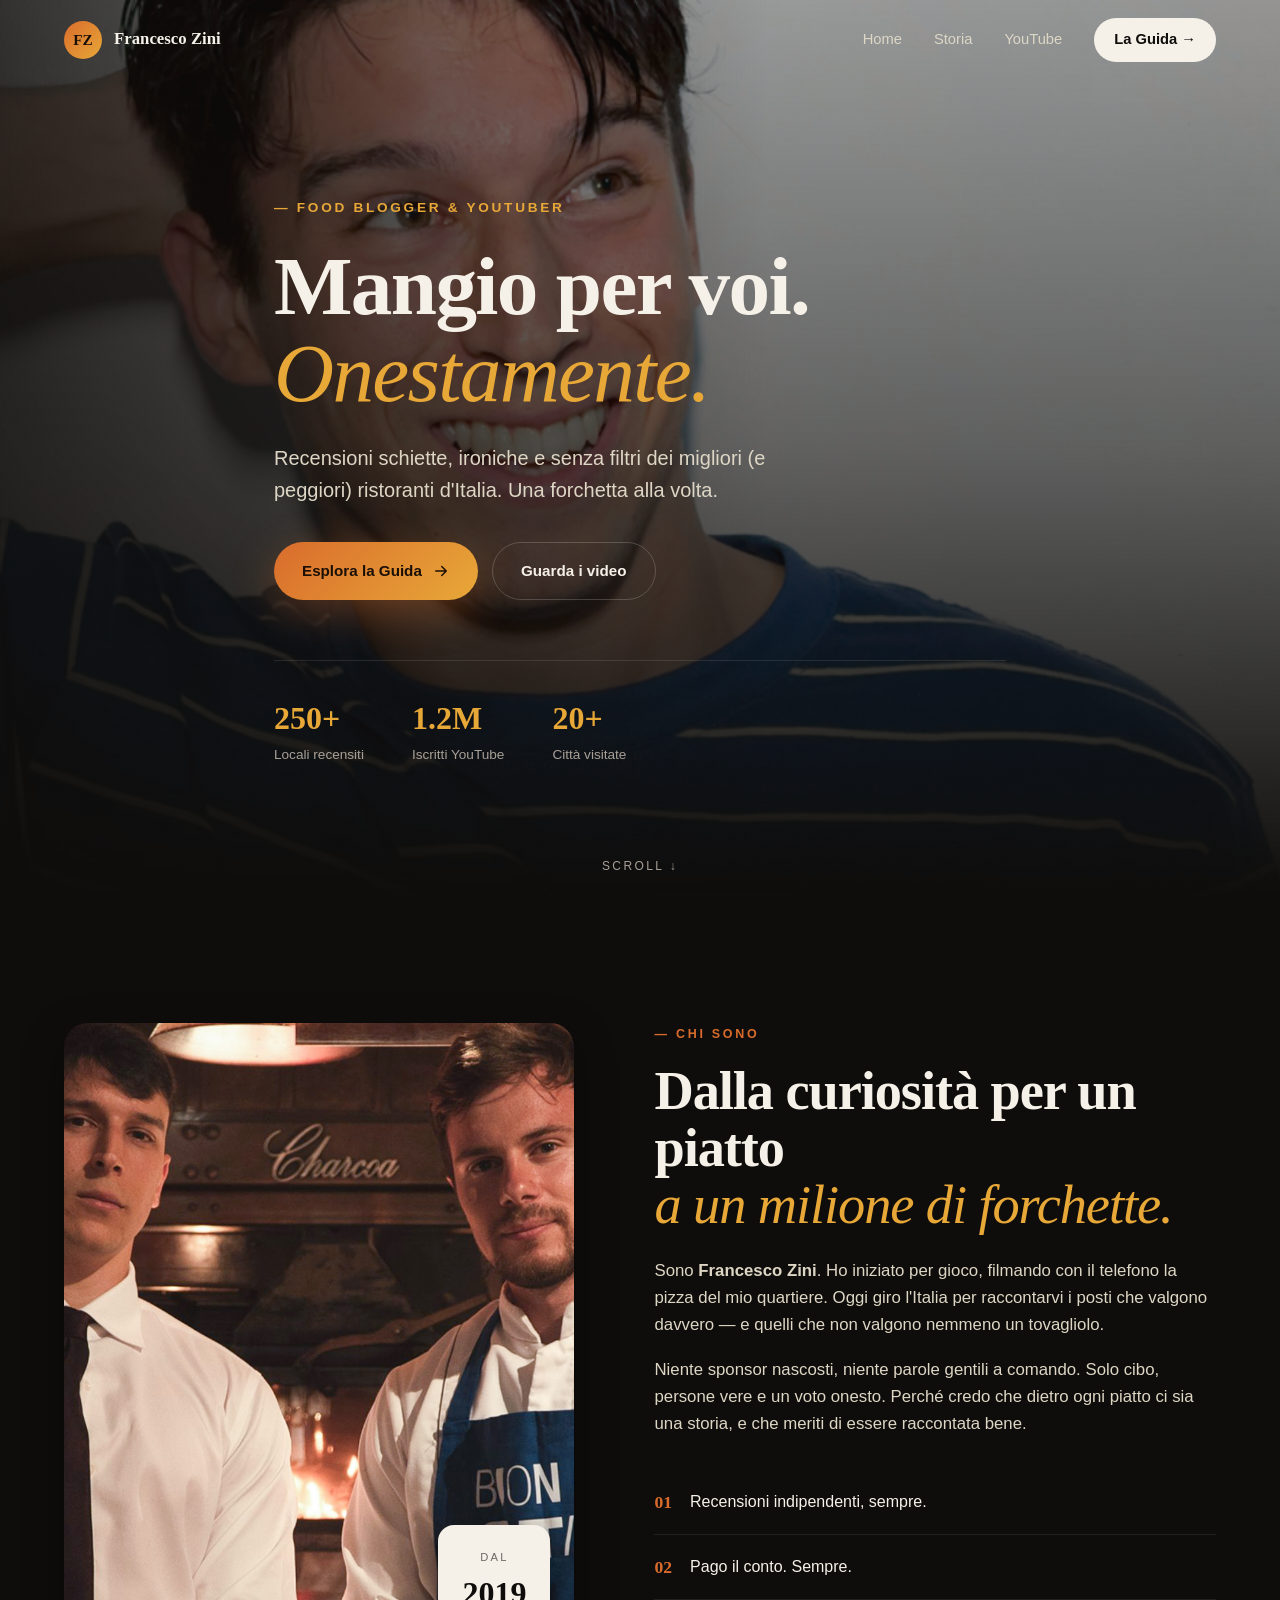
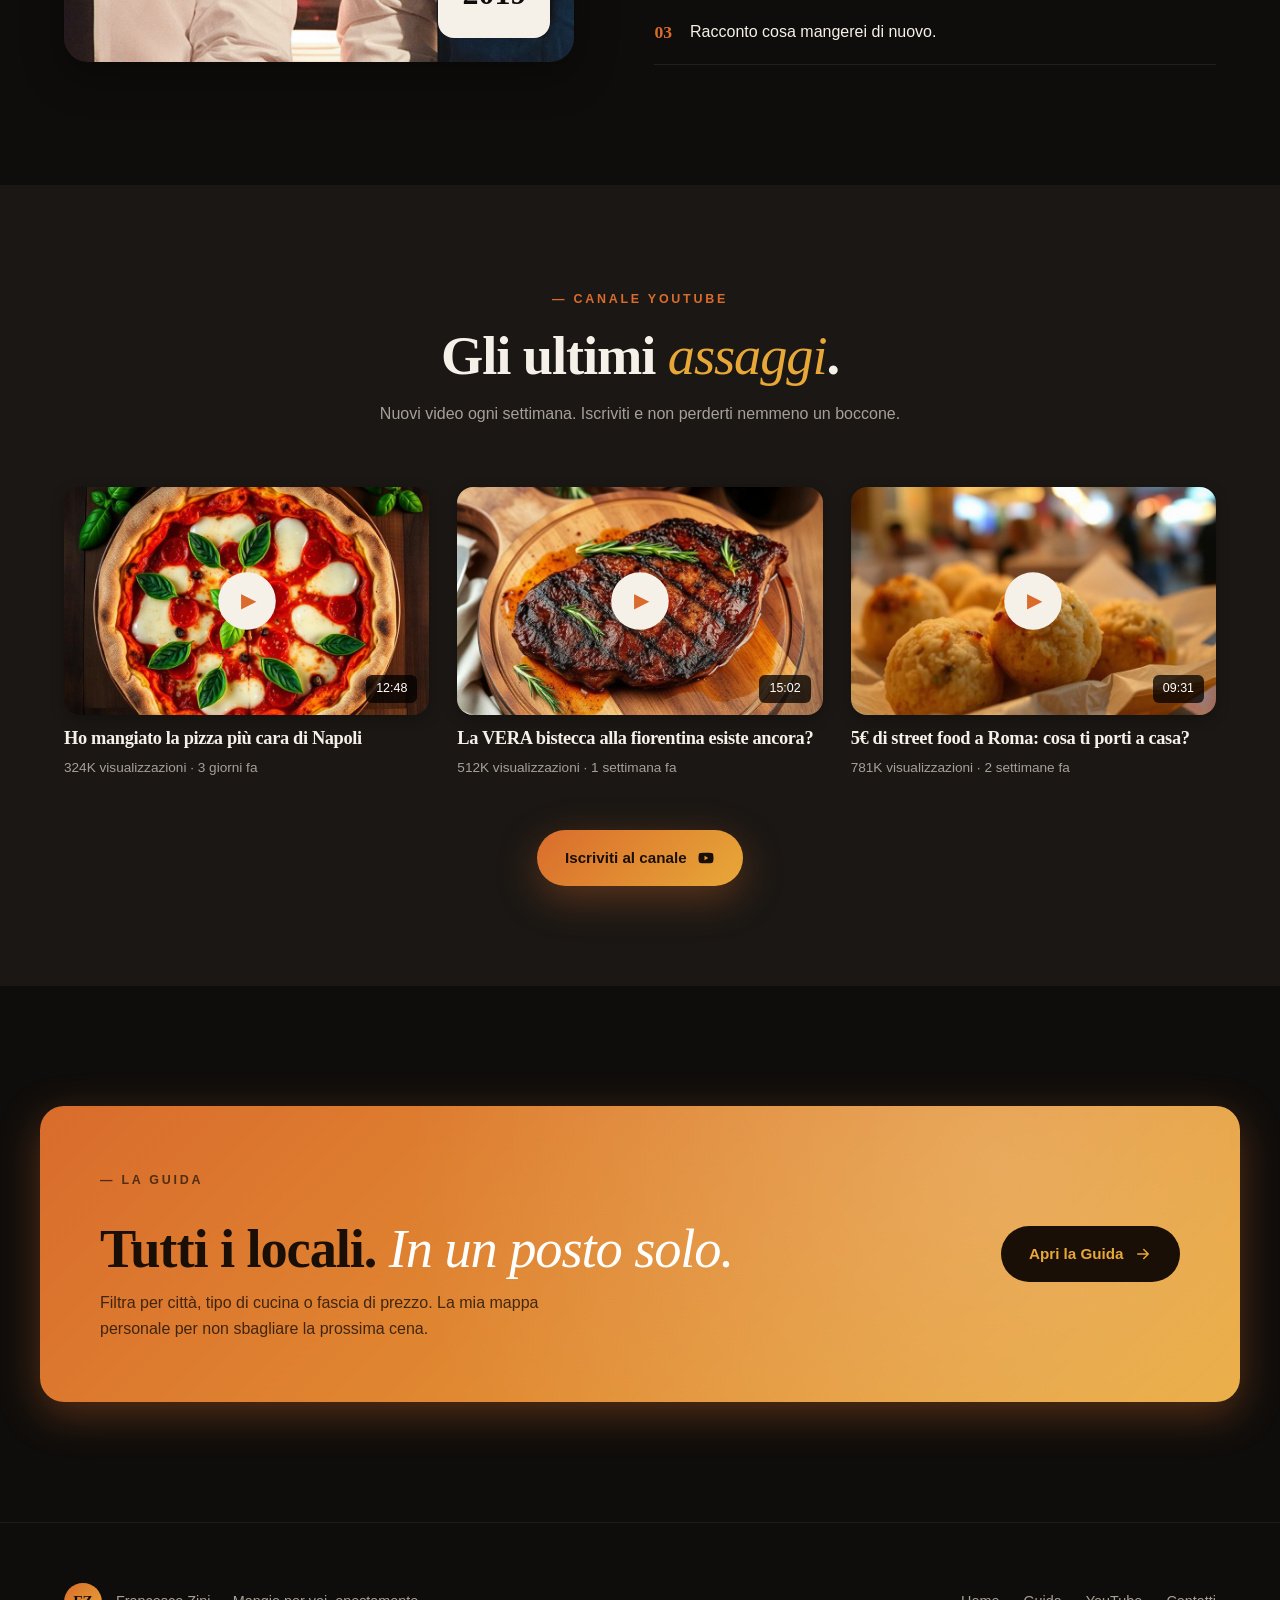
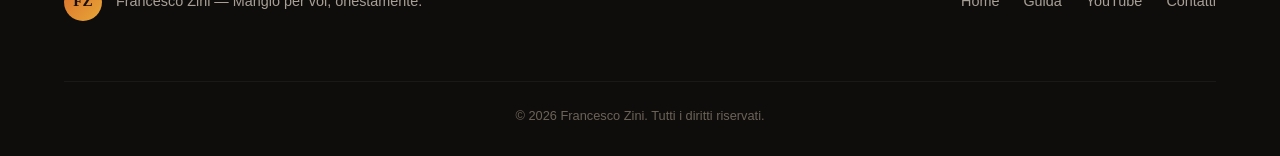
==== commit 3f3ee61b: "Swap images in hero and storia sections" ====
--- a/index.html
+++ b/index.html
@@ -38,7 +38,7 @@
   <!-- ============ HERO ============ -->
   <section class="hero" id="home">
     <div class="hero__media">
-      <img src="assets/images/copertina-appetuto.jpg" alt="Francesco Zini in trattoria" />
+      <img src="assets/images/Francesco Zini-3.jpg" alt="Francesco Zini in trattoria" />
       <div class="hero__overlay"></div>
     </div>
     <div class="container hero__content">
@@ -71,7 +71,7 @@
   <section class="storia" id="storia">
     <div class="container storia__grid">
       <div class="storia__media reveal">
-        <img src="assets/images/Francesco Zini-3.jpg" alt="Francesco mentre filma in cucina" />
+        <img src="assets/images/copertina-appetuto.jpg" alt="Francesco mentre filma in cucina" />
         <div class="storia__badge">
           <span>dal</span><strong>2019</strong>
         </div>
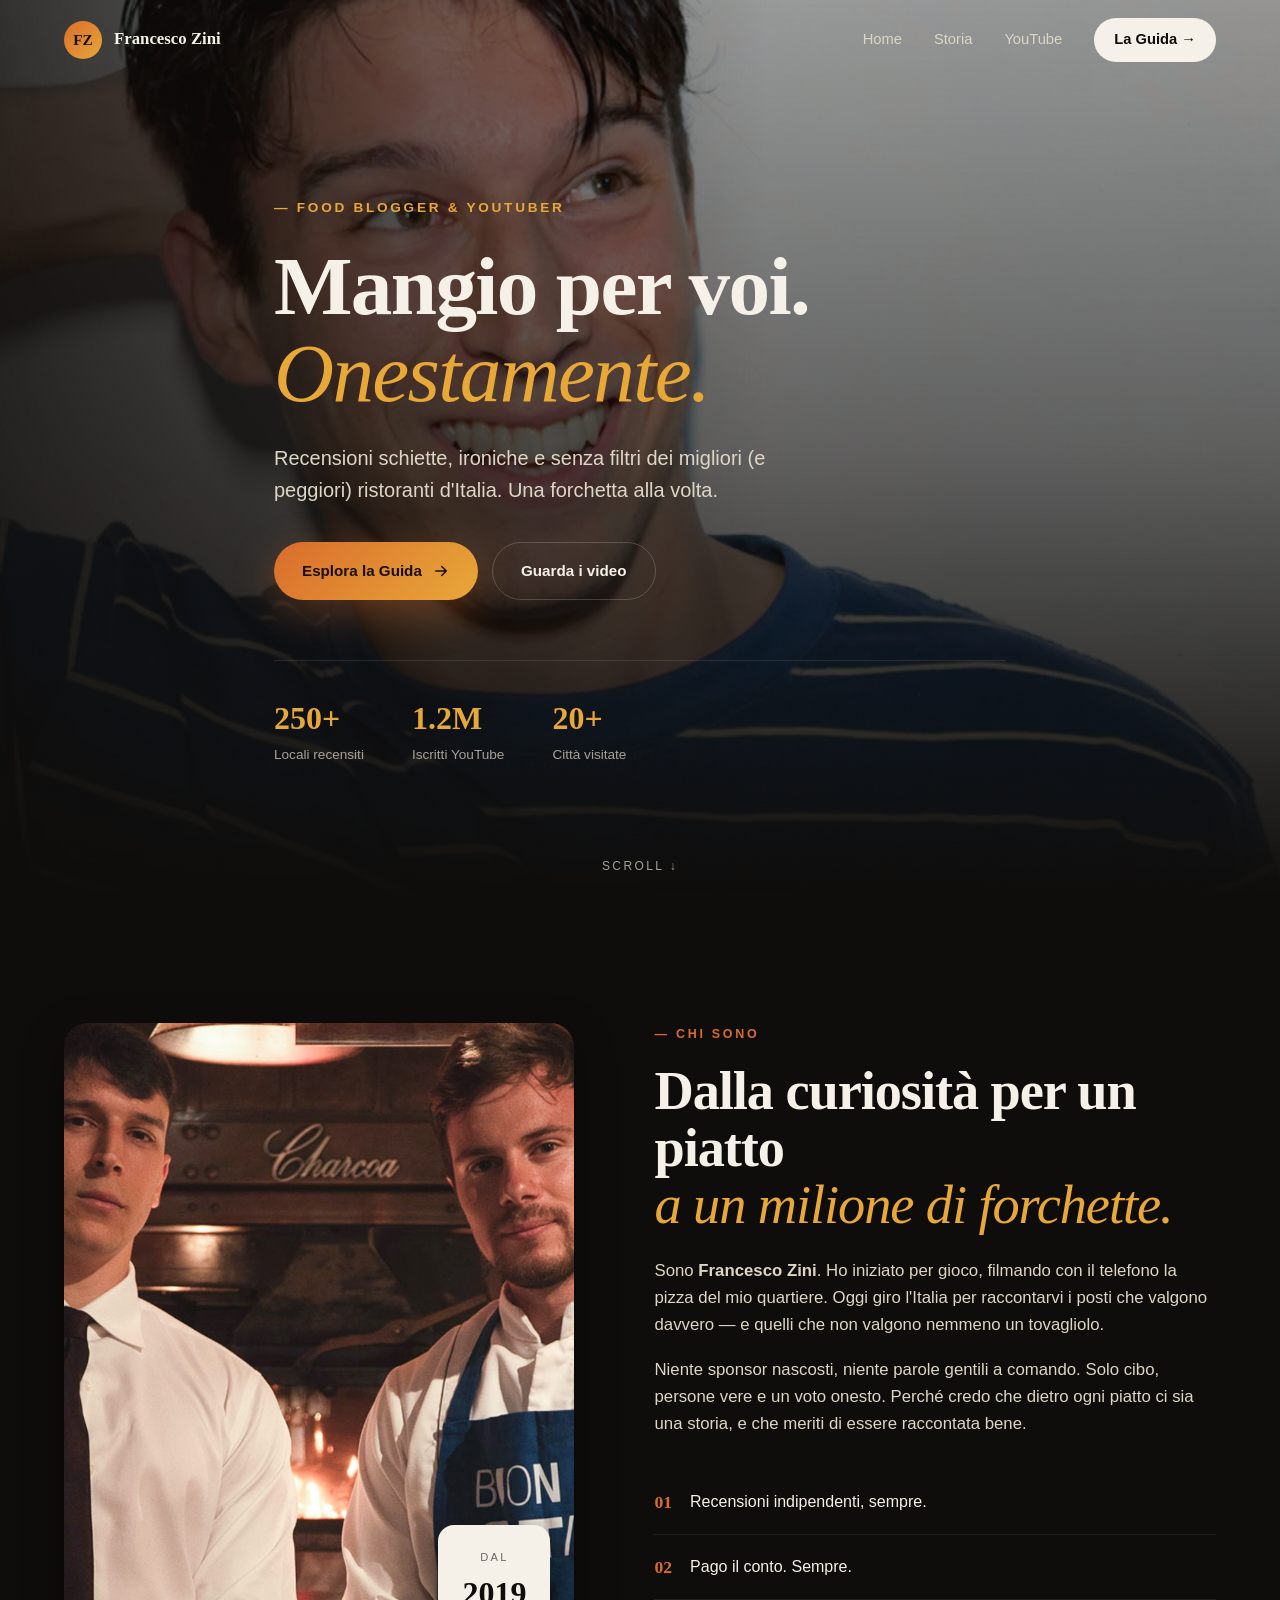
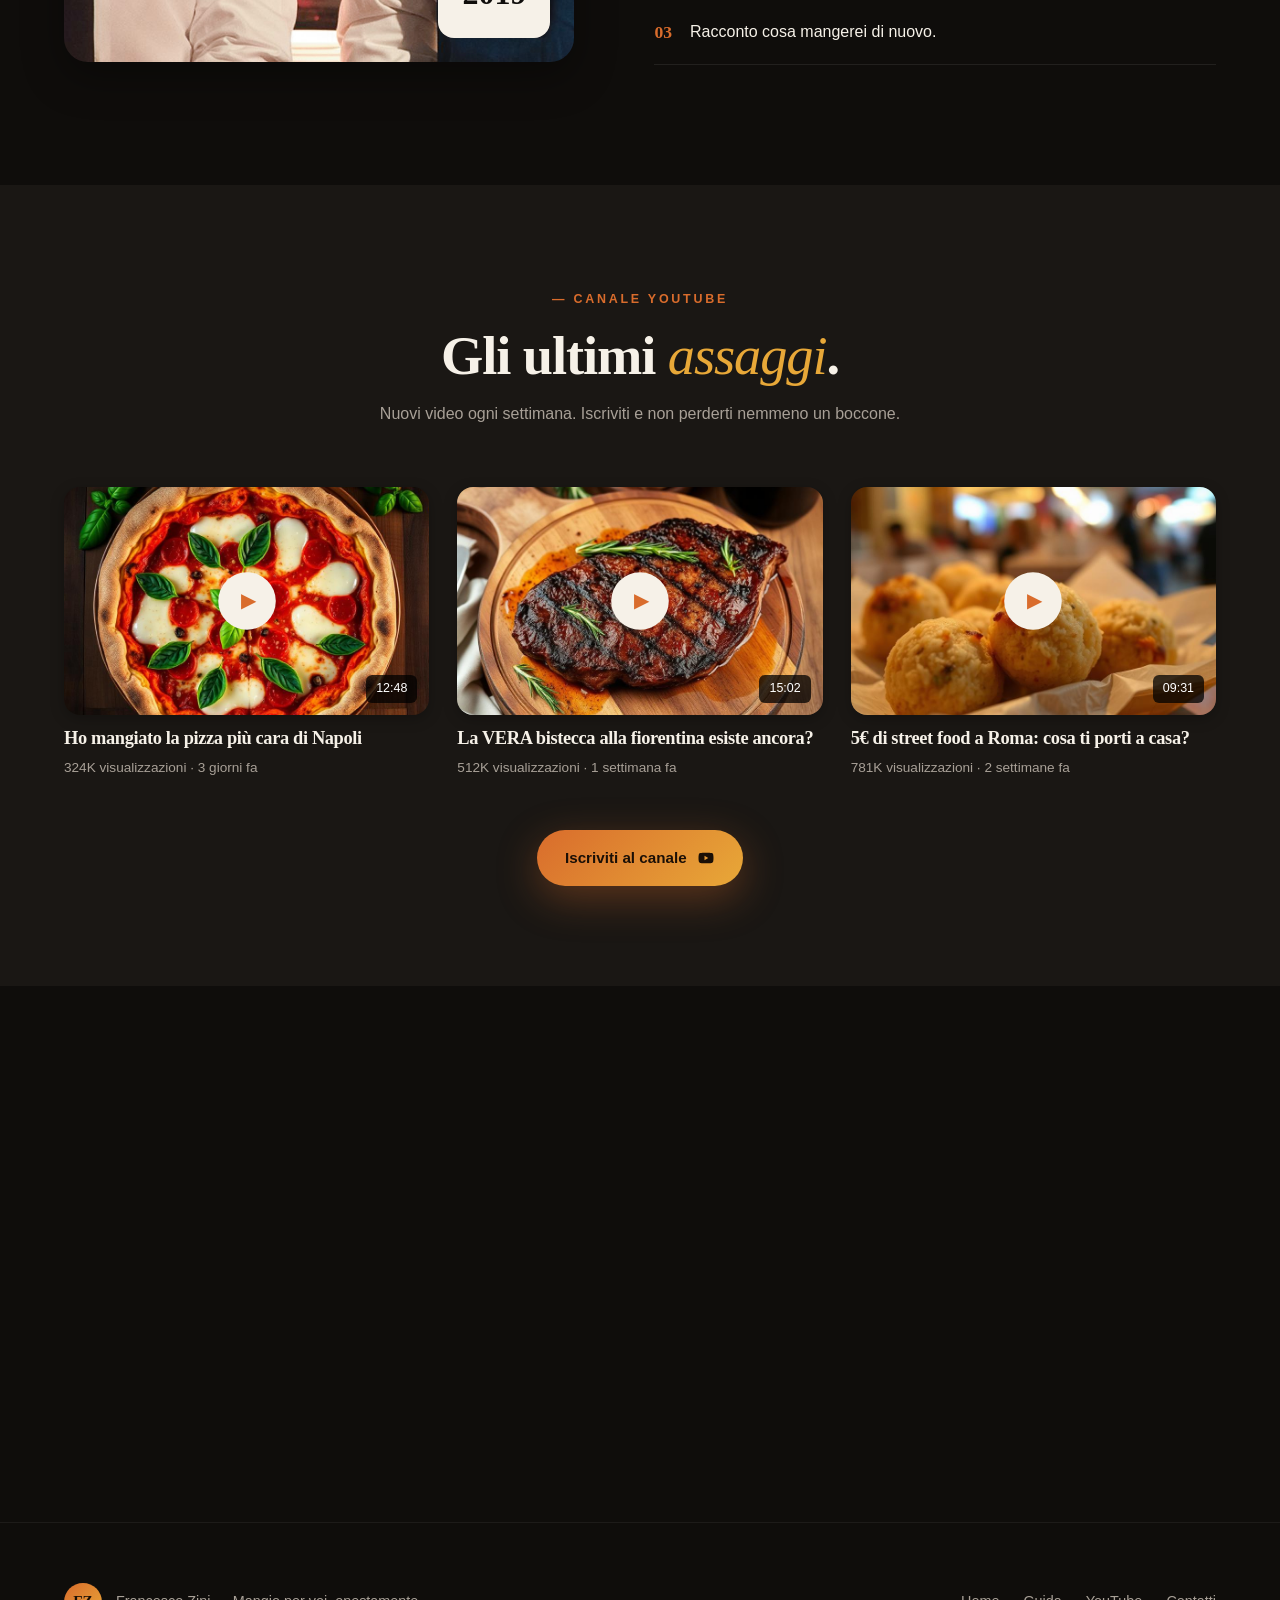
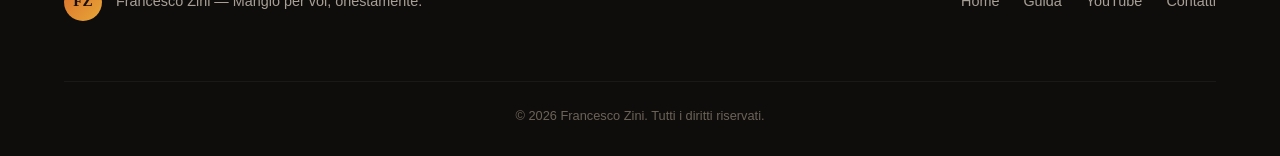
==== commit dcbd7dd4: "Add favicon link to index.html" ====
--- a/index.html
+++ b/index.html
@@ -9,6 +9,7 @@
   <meta property="og:description" content="Storie, recensioni e la guida ai migliori ristoranti d'Italia." />
   <meta property="og:type" content="website" />
   <meta property="og:image" content="assets/images/hero-francesco.jpg" />
+  <link rel="icon" type="image/jpeg" href="/assets/images/Francesco Zini-3.jpg">
   <link rel="preconnect" href="https://fonts.googleapis.com">
   <link rel="preconnect" href="https://fonts.gstatic.com" crossorigin>
   <link href="https://fonts.googleapis.com/css2?family=Fraunces:opsz,wght@9..144,400;9..144,600;9..144,800&family=Inter:wght@300;400;500;600;700&display=swap" rel="stylesheet">
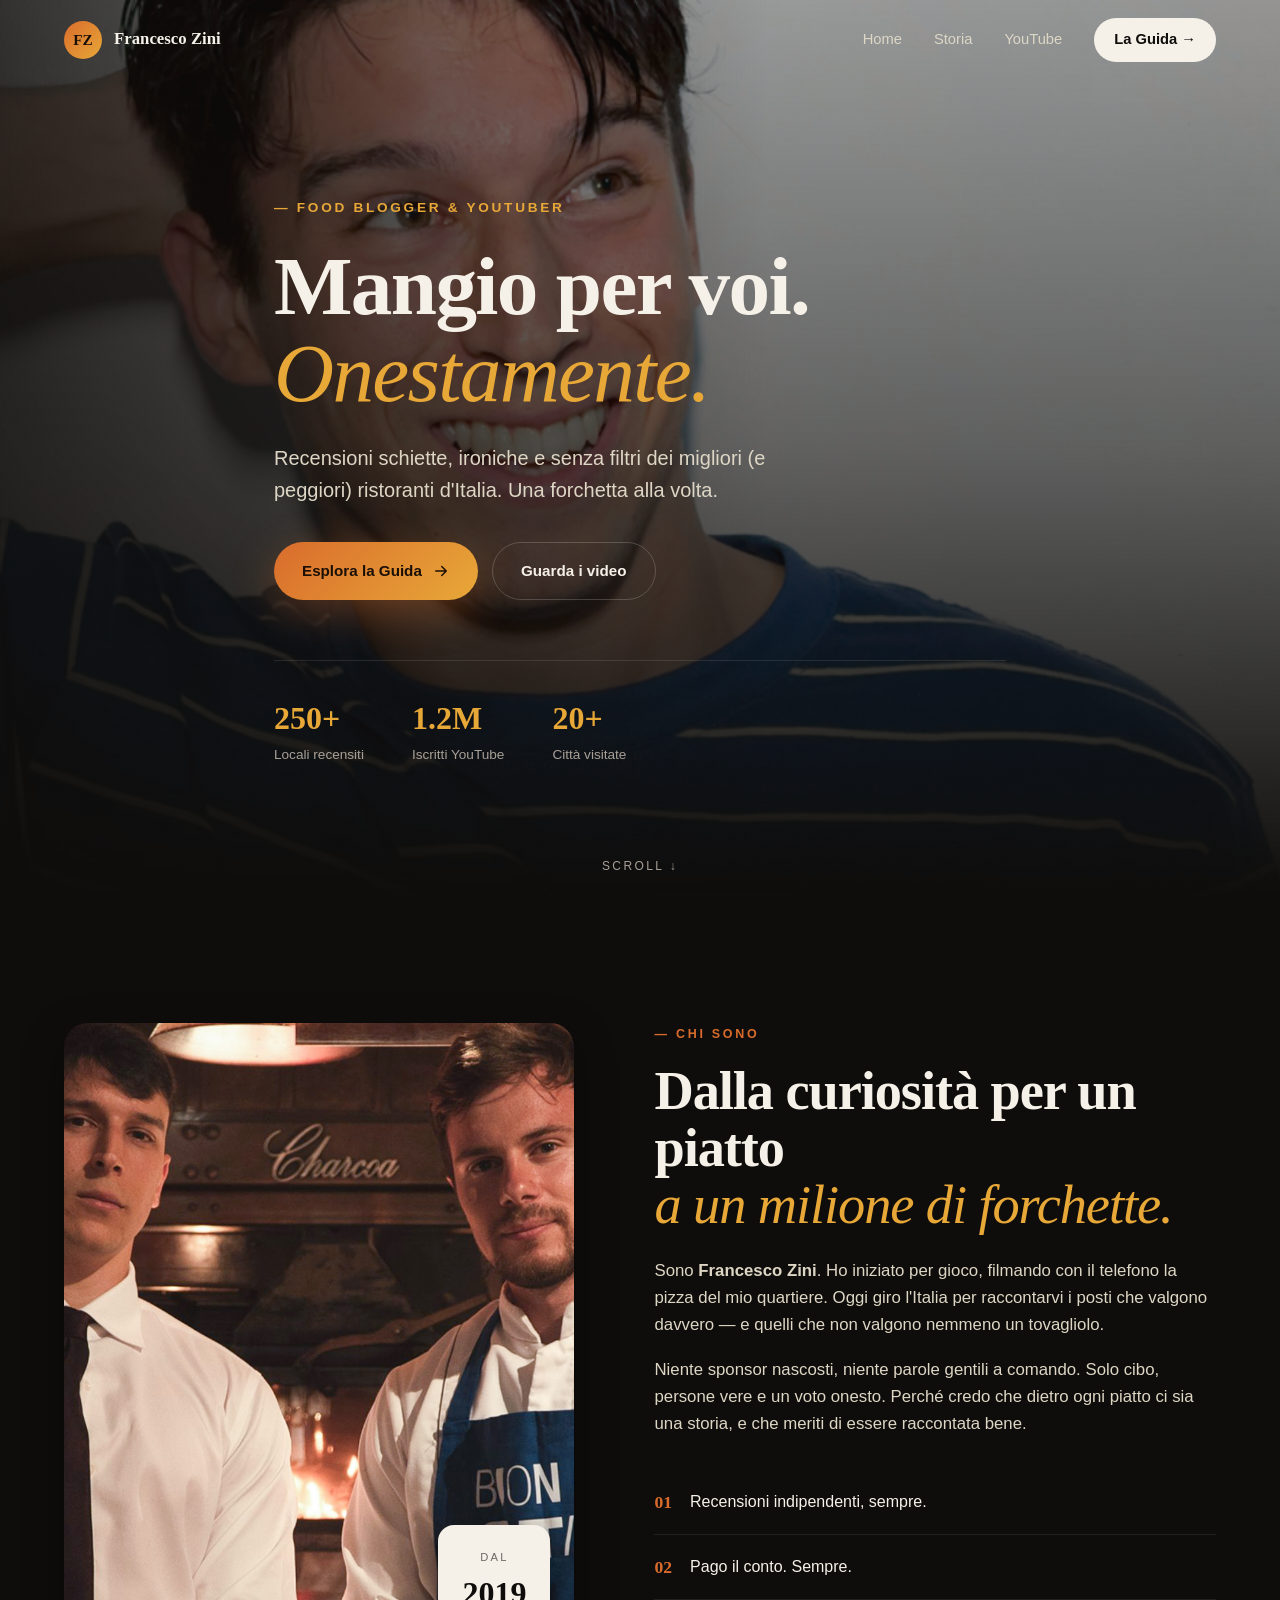
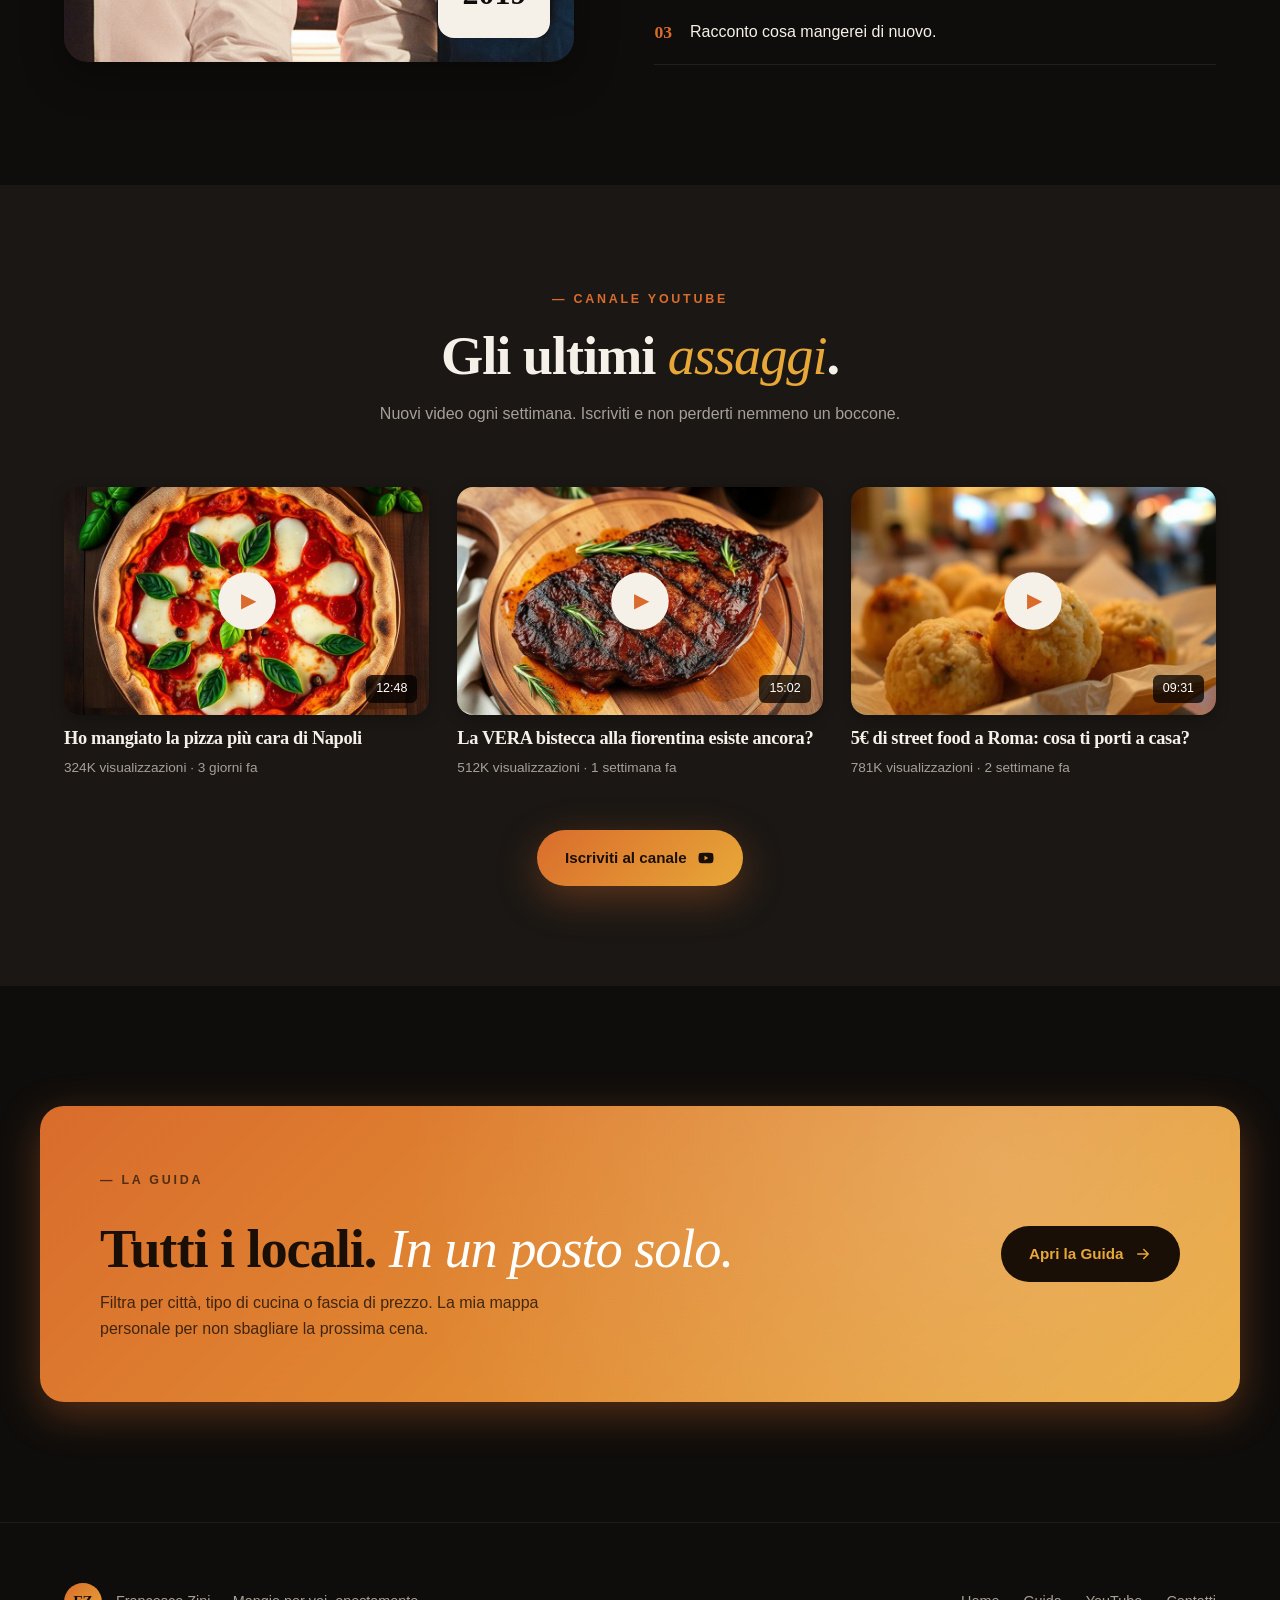
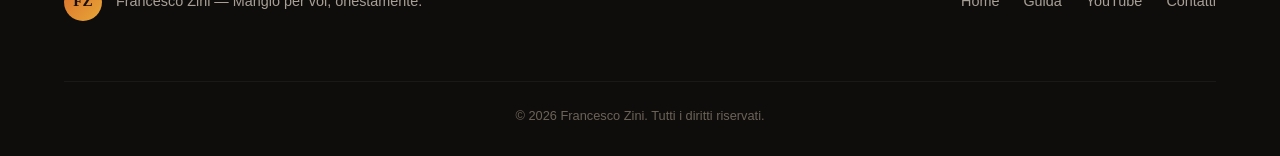
==== commit 91db23f1: "Update index.html" ====
--- a/index.html
+++ b/index.html
@@ -9,7 +9,7 @@
   <meta property="og:description" content="Storie, recensioni e la guida ai migliori ristoranti d'Italia." />
   <meta property="og:type" content="website" />
   <meta property="og:image" content="assets/images/hero-francesco.jpg" />
-  <link rel="icon" type="image/jpeg" href="/assets/images/Francesco Zini-3.jpg">
+  <link rel="icon" type="image/jpeg" href="assets/images/Francesco Zini-3.jpg">
   <link rel="preconnect" href="https://fonts.googleapis.com">
   <link rel="preconnect" href="https://fonts.gstatic.com" crossorigin>
   <link href="https://fonts.googleapis.com/css2?family=Fraunces:opsz,wght@9..144,400;9..144,600;9..144,800&family=Inter:wght@300;400;500;600;700&display=swap" rel="stylesheet">
